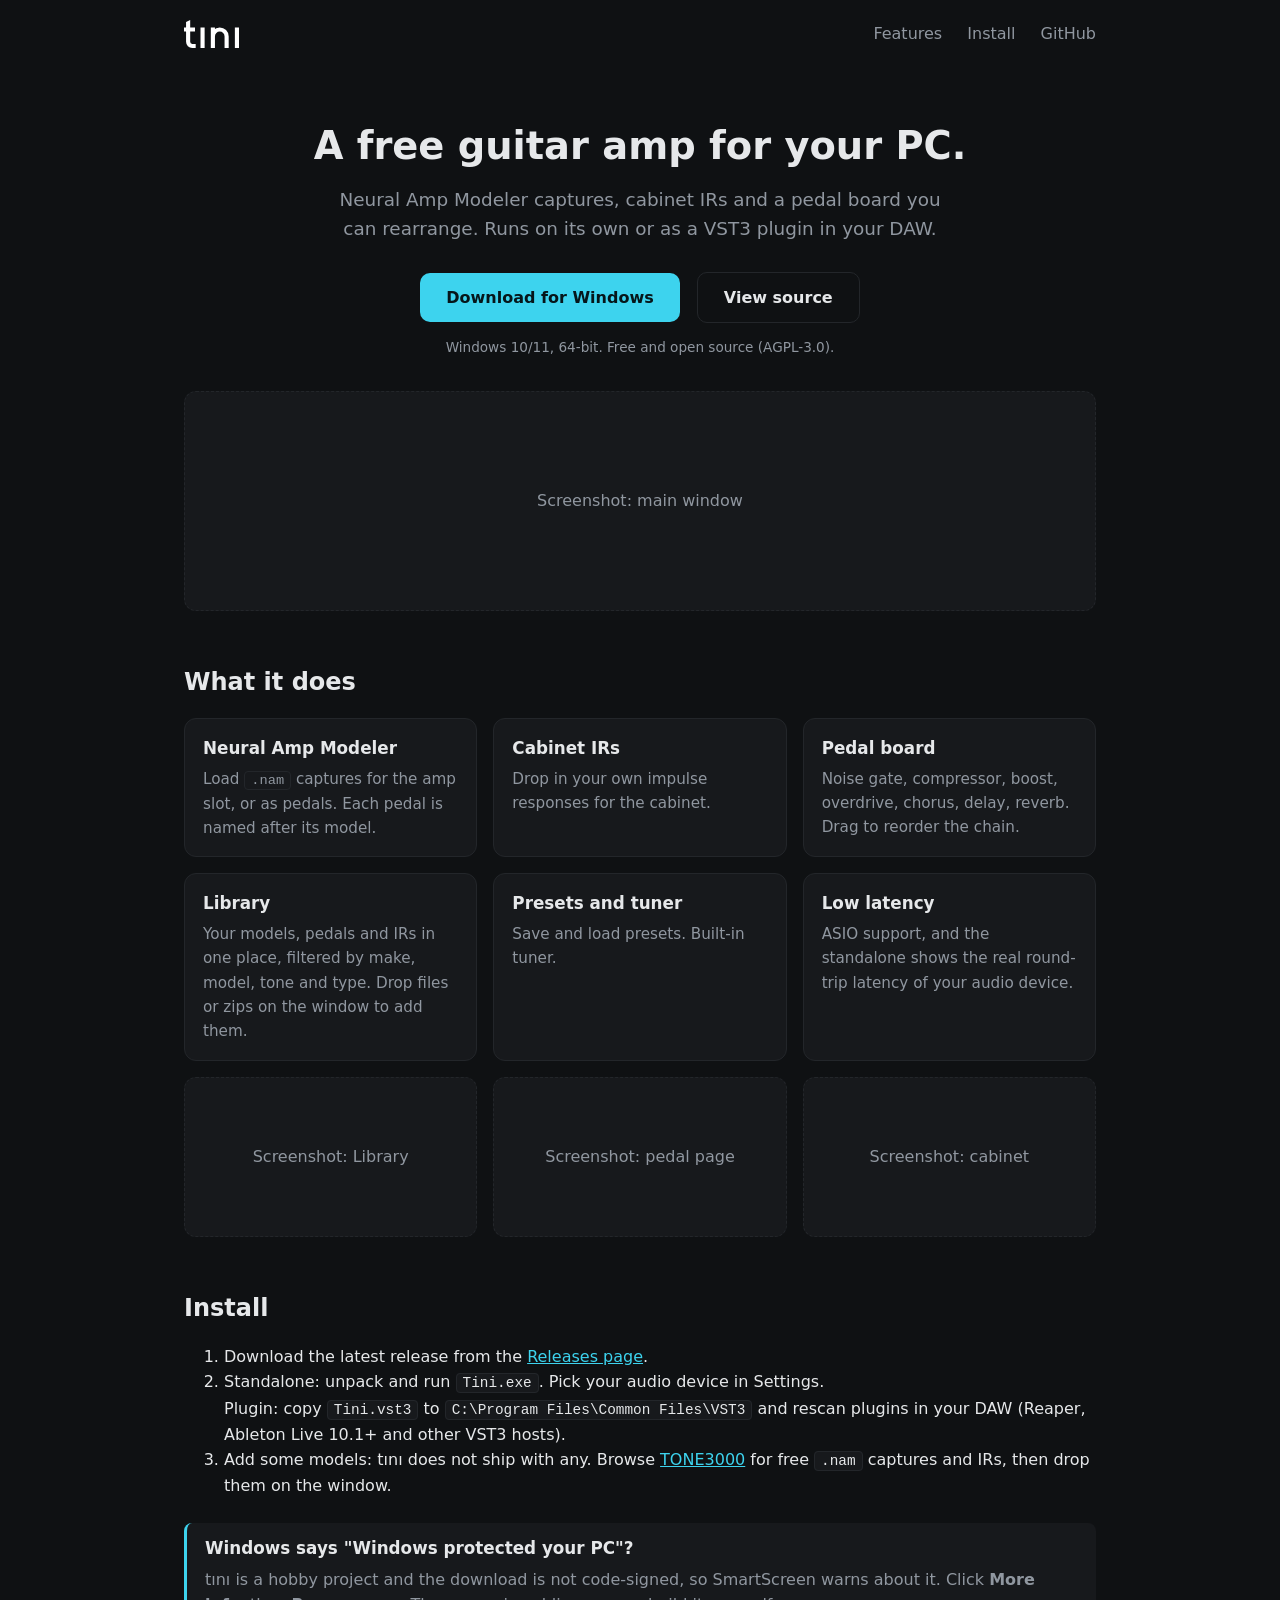
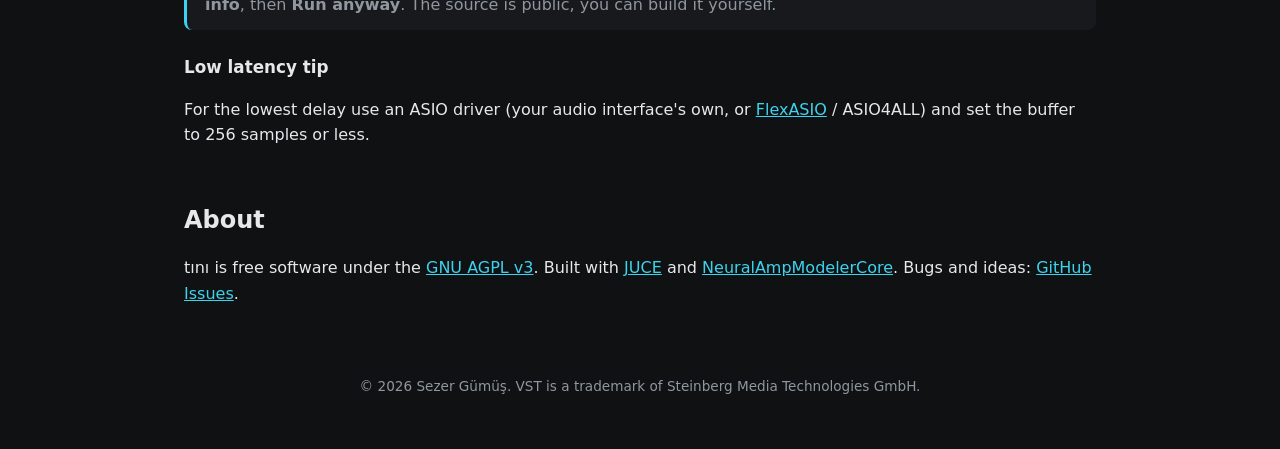
==== site/index.html @ 69e66dc4 "feat(site): one-page GitHub Pages site (hero, download button, features, install, SmartScreen note) " ====
<!DOCTYPE html>
<html lang="en">
<head>
  <meta charset="utf-8">
  <meta name="viewport" content="width=device-width, initial-scale=1">
  <title>tını - guitar amp simulator with Neural Amp Modeler support</title>
  <meta name="description" content="Free, open-source guitar amp simulator for Windows. Standalone app and VST3 plugin with Neural Amp Modeler (.nam) support, cabinet IRs and a reorderable pedal chain.">
  <link rel="icon" type="image/svg+xml" href="assets/favicon.svg">
  <link rel="stylesheet" href="style.css">
</head>
<body>

<header class="top">
  <img class="wordmark" src="assets/wordmark.svg" alt="tını" height="28">
  <nav>
    <a href="#features">Features</a>
    <a href="#install">Install</a>
    <a href="https://github.com/Sezergumus/tini">GitHub</a>
  </nav>
</header>

<main>

  <section class="hero">
    <h1>A free guitar amp for your PC.</h1>
    <p class="lead">Neural Amp Modeler captures, cabinet IRs and a pedal board you can rearrange.
       Runs on its own or as a VST3 plugin in your DAW.</p>
    <p class="cta">
      <a class="button" href="https://github.com/Sezergumus/tini/releases/latest">Download for Windows</a>
      <a class="button ghost" href="https://github.com/Sezergumus/tini">View source</a>
    </p>
    <p class="small">Windows 10/11, 64-bit. Free and open source (AGPL-3.0).</p>

    <!-- TODO: main screenshot. Put the file at site/screenshots/main.png -->
    <figure class="shot">
      <img src="screenshots/main.png" alt="tını main window" onerror="this.parentNode.classList.add('missing')">
      <figcaption>Screenshot: main window</figcaption>
    </figure>
  </section>

  <section id="features">
    <h2>What it does</h2>
    <ul class="cards">
      <li><h3>Neural Amp Modeler</h3><p>Load <code>.nam</code> captures for the amp slot, or as pedals. Each pedal is named after its model.</p></li>
      <li><h3>Cabinet IRs</h3><p>Drop in your own impulse responses for the cabinet.</p></li>
      <li><h3>Pedal board</h3><p>Noise gate, compressor, boost, overdrive, chorus, delay, reverb. Drag to reorder the chain.</p></li>
      <li><h3>Library</h3><p>Your models, pedals and IRs in one place, filtered by make, model, tone and type. Drop files or zips on the window to add them.</p></li>
      <li><h3>Presets and tuner</h3><p>Save and load presets. Built-in tuner.</p></li>
      <li><h3>Low latency</h3><p>ASIO support, and the standalone shows the real round-trip latency of your audio device.</p></li>
    </ul>

    <!-- TODO: more screenshots (library, pedal page, cabinet). Files go in site/screenshots/ -->
    <div class="shots">
      <figure class="shot"><img src="screenshots/library.png" alt="Library page" onerror="this.parentNode.classList.add('missing')"><figcaption>Screenshot: Library</figcaption></figure>
      <figure class="shot"><img src="screenshots/pedal.png" alt="A pedal page" onerror="this.parentNode.classList.add('missing')"><figcaption>Screenshot: pedal page</figcaption></figure>
      <figure class="shot"><img src="screenshots/cab.png" alt="Cabinet page" onerror="this.parentNode.classList.add('missing')"><figcaption>Screenshot: cabinet</figcaption></figure>
    </div>
  </section>

  <section id="install">
    <h2>Install</h2>
    <ol>
      <li>Download the latest release from the <a href="https://github.com/Sezergumus/tini/releases/latest">Releases page</a>.</li>
      <li>Standalone: unpack and run <code>Tini.exe</code>. Pick your audio device in Settings.<br>
          Plugin: copy <code>Tini.vst3</code> to <code>C:\Program Files\Common Files\VST3</code> and rescan plugins in your DAW (Reaper, Ableton Live 10.1+ and other VST3 hosts).</li>
      <li>Add some models: tını does not ship with any. Browse <a href="https://www.tone3000.com">TONE3000</a> for free <code>.nam</code> captures and IRs, then drop them on the window.</li>
    </ol>

    <div class="note">
      <h3>Windows says "Windows protected your PC"?</h3>
      <p>tını is a hobby project and the download is not code-signed, so SmartScreen warns about it.
         Click <strong>More info</strong>, then <strong>Run anyway</strong>. The source is public, you can build it yourself.</p>
    </div>

    <h3>Low latency tip</h3>
    <p>For the lowest delay use an ASIO driver (your audio interface's own, or
       <a href="https://github.com/dechamps/FlexASIO">FlexASIO</a> / ASIO4ALL) and set the buffer to 256 samples or less.</p>
  </section>

  <section id="about">
    <h2>About</h2>
    <p>tını is free software under the <a href="https://github.com/Sezergumus/tini/blob/main/LICENSE">GNU AGPL v3</a>.
       Built with <a href="https://juce.com">JUCE</a> and
       <a href="https://github.com/sdatkinson/NeuralAmpModelerCore">NeuralAmpModelerCore</a>.
       Bugs and ideas: <a href="https://github.com/Sezergumus/tini/issues">GitHub Issues</a>.</p>
  </section>

</main>

<footer>
  <p>&copy; 2026 Sezer Gümüş. VST is a trademark of Steinberg Media Technologies GmbH.</p>
</footer>

</body>
</html>
---- site/style.css ----
/* Colours follow the app's theme (Source/UI/Theme.h). Plain on purpose: restyle freely. */
:root {
  --bg: #0f1113;
  --surface: #17191c;
  --border: #23262a;
  --text: #e6e8ea;
  --text-mid: #9097a0;
  --accent: #3dd3ee;
}

* { box-sizing: border-box; }

body {
  margin: 0;
  background: var(--bg);
  color: var(--text);
  font: 16px/1.6 Inter, system-ui, "Segoe UI", sans-serif;
}

a { color: var(--accent); }
code { background: var(--surface); border: 1px solid var(--border); border-radius: 4px; padding: 1px 6px; font-size: 0.9em; }

.top, main, footer { max-width: 960px; margin: 0 auto; padding-left: 24px; padding-right: 24px; }
.top { display: flex; justify-content: space-between; align-items: center; padding-top: 20px; padding-bottom: 20px; }
.top nav a { margin-left: 20px; color: var(--text-mid); text-decoration: none; }
.top nav a:hover { color: var(--text); }

h1 { font-size: 2.4rem; line-height: 1.2; margin: 0.4em 0; }
h2 { font-size: 1.5rem; margin: 2.2em 0 0.6em; }
h3 { font-size: 1.05rem; margin: 0 0 0.3em; }

.hero { text-align: center; padding-top: 40px; }
.lead { color: var(--text-mid); font-size: 1.15rem; max-width: 640px; margin: 0 auto; }
.small { color: var(--text-mid); font-size: 0.85rem; }
.cta { margin: 28px 0 10px; }

.button {
  display: inline-block;
  background: var(--accent);
  color: #06161a;
  font-weight: 600;
  text-decoration: none;
  padding: 12px 26px;
  border-radius: 10px;
  margin: 0 6px;
}
.button:hover { filter: brightness(1.1); }
.button.ghost { background: transparent; color: var(--text); border: 1px solid var(--border); }

.cards { list-style: none; padding: 0; display: grid; grid-template-columns: repeat(auto-fit, minmax(270px, 1fr)); gap: 16px; }
.cards li { background: var(--surface); border: 1px solid var(--border); border-radius: 12px; padding: 16px 18px; }
.cards p { margin: 0; color: var(--text-mid); font-size: 0.95rem; }

.shot { margin: 32px 0; }
.shot img { width: 100%; height: auto; border-radius: 12px; border: 1px solid var(--border); display: block; }
.shot figcaption { display: none; }
/* shown while the screenshot file does not exist yet */
.shot.missing img { display: none; }
.shot.missing { background: var(--surface); border: 1px dashed var(--border); border-radius: 12px; min-height: 220px; display: flex; align-items: center; justify-content: center; }
.shot.missing figcaption { display: block; color: var(--text-mid); }
.shots { display: grid; grid-template-columns: repeat(auto-fit, minmax(260px, 1fr)); gap: 16px; }
.shots .shot { margin: 0; }
.shots .shot.missing { min-height: 160px; }

.note { background: var(--surface); border-left: 3px solid var(--accent); border-radius: 8px; padding: 12px 18px; margin: 24px 0; }
.note p { margin: 0; color: var(--text-mid); }

footer { color: var(--text-mid); font-size: 0.85rem; text-align: center; padding-top: 40px; padding-bottom: 40px; }
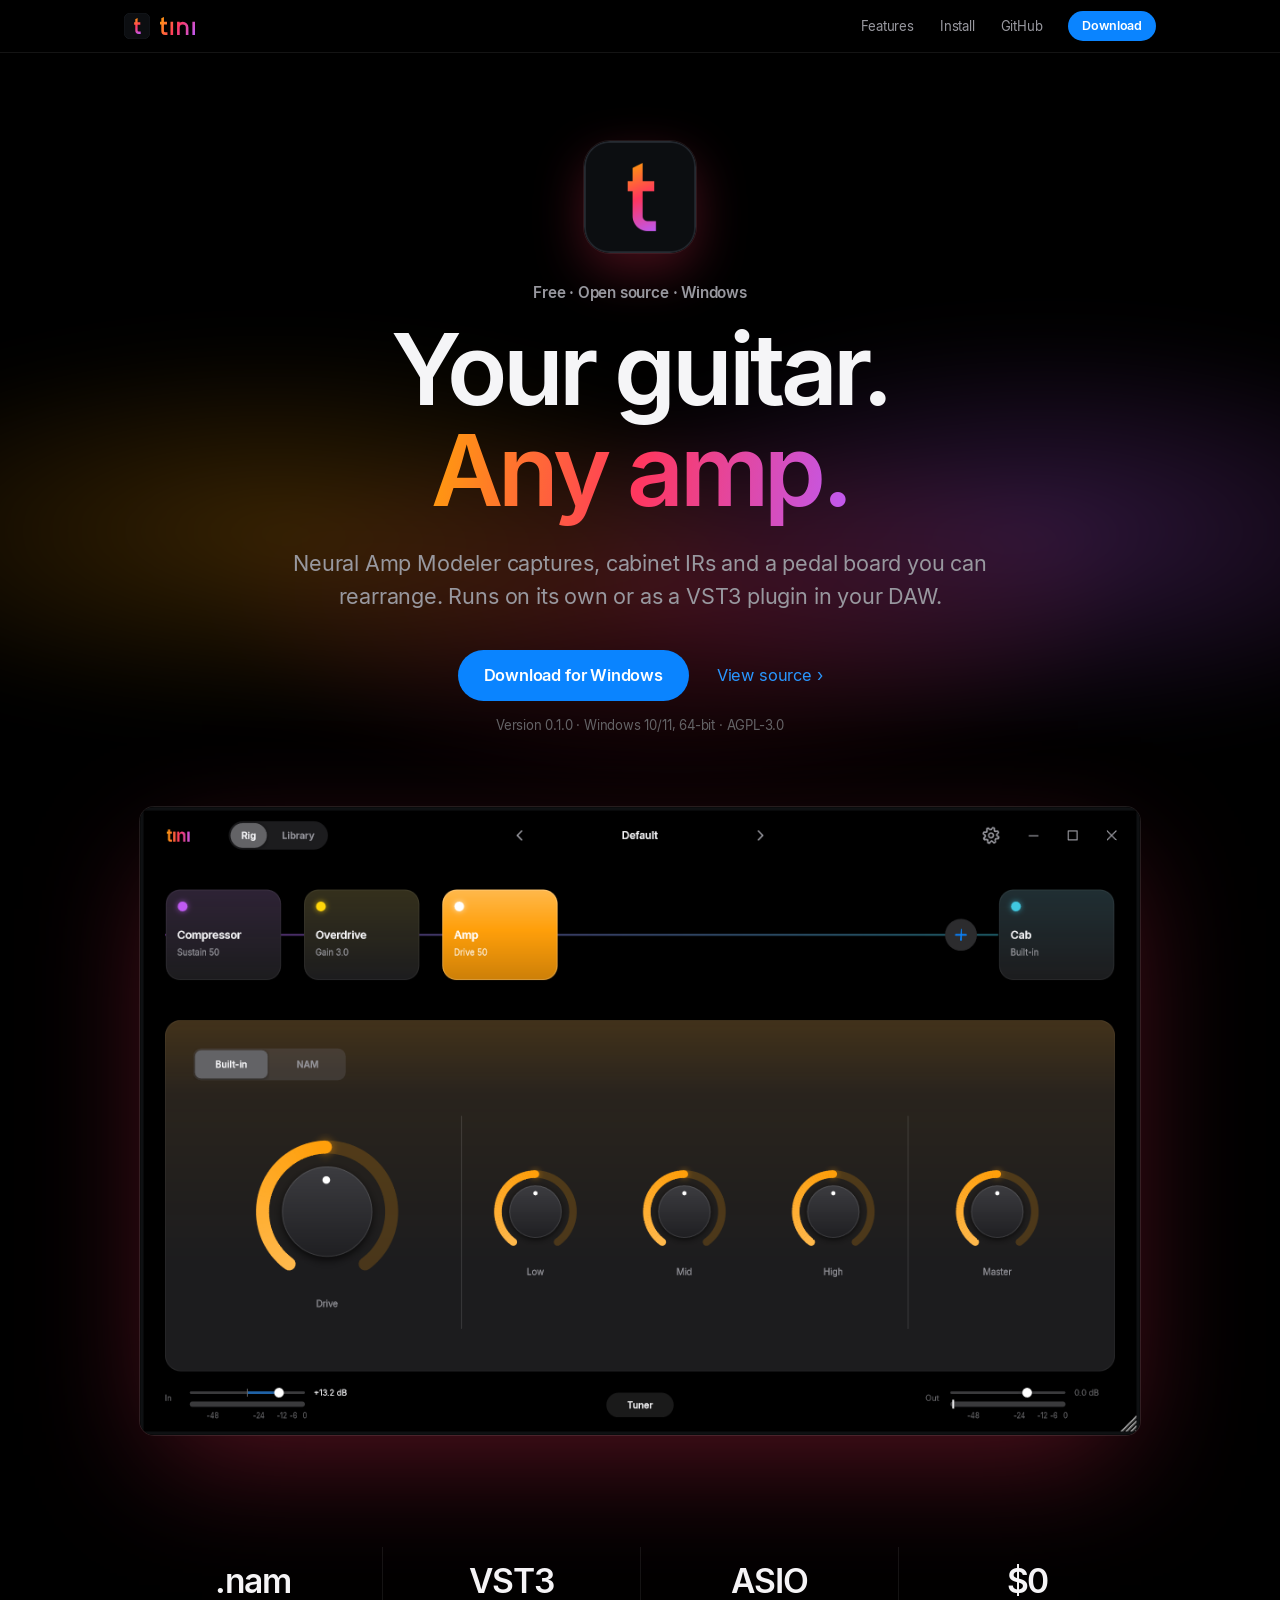
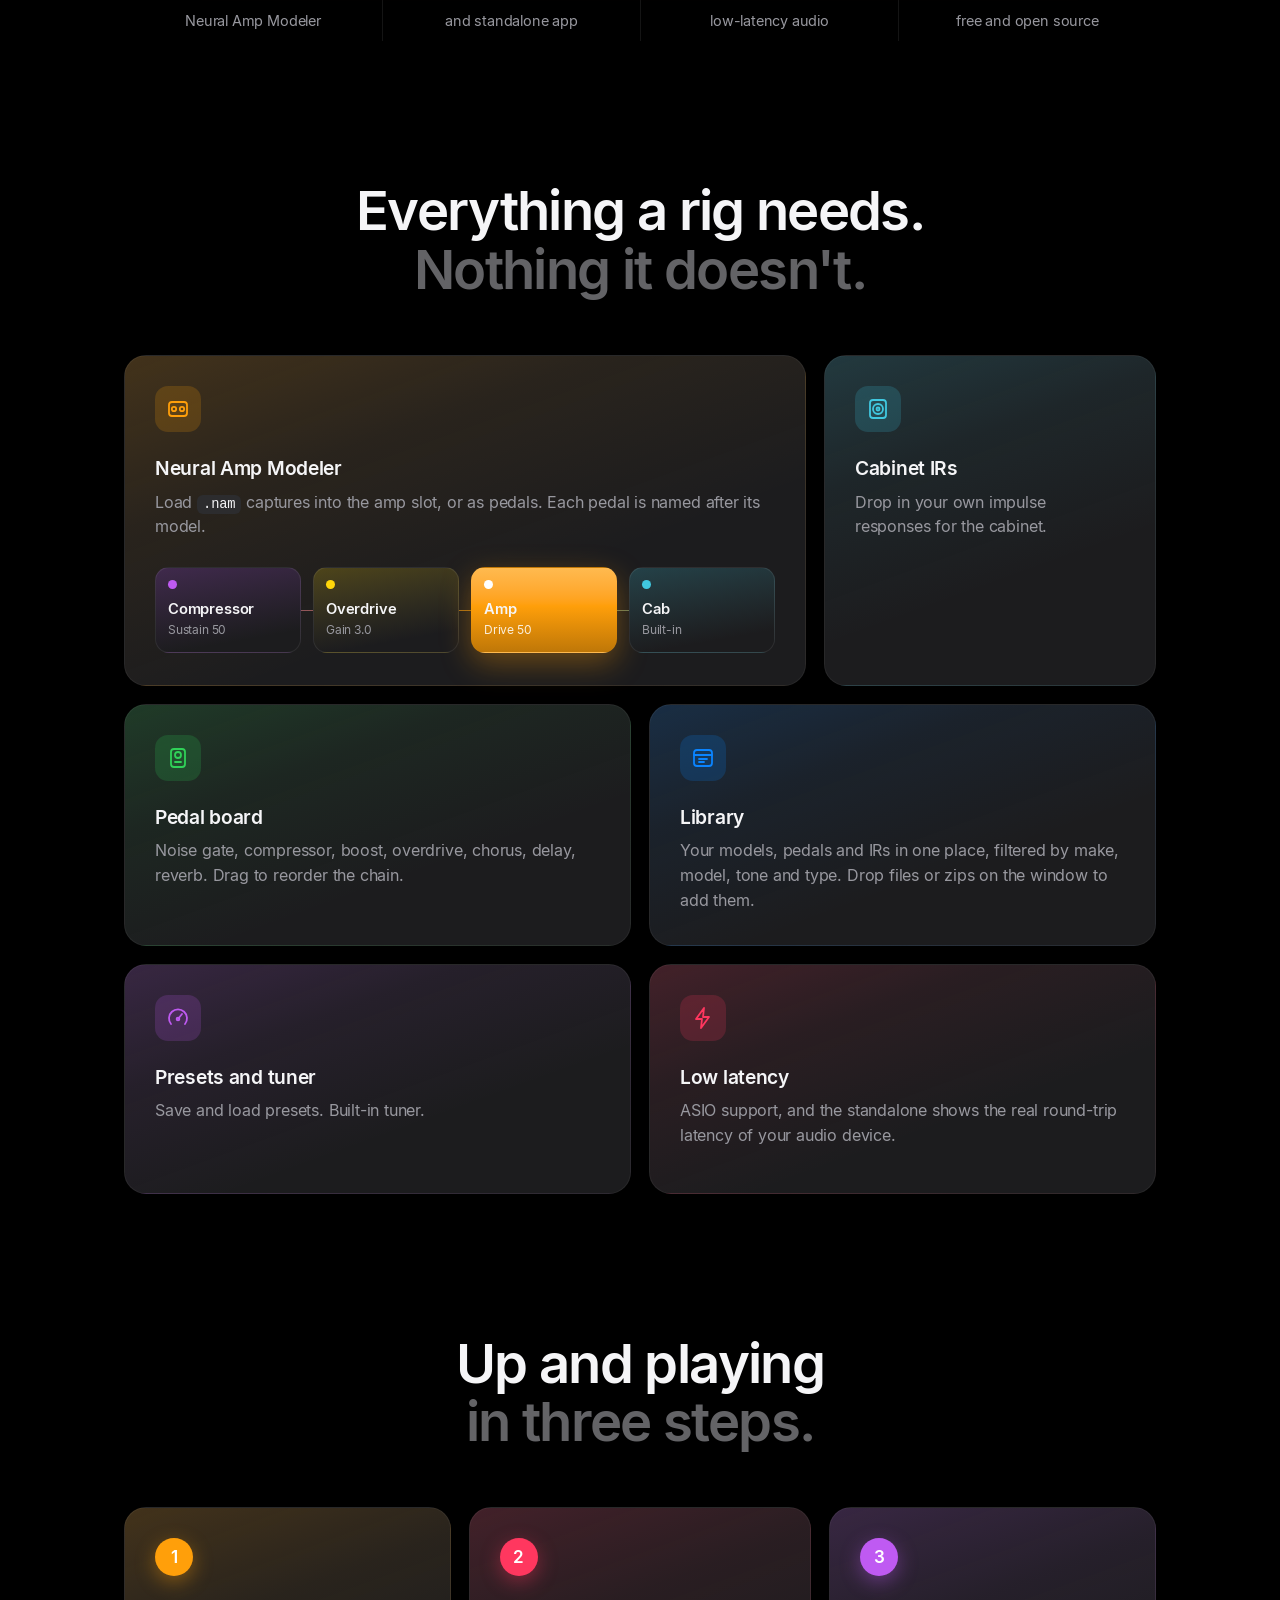
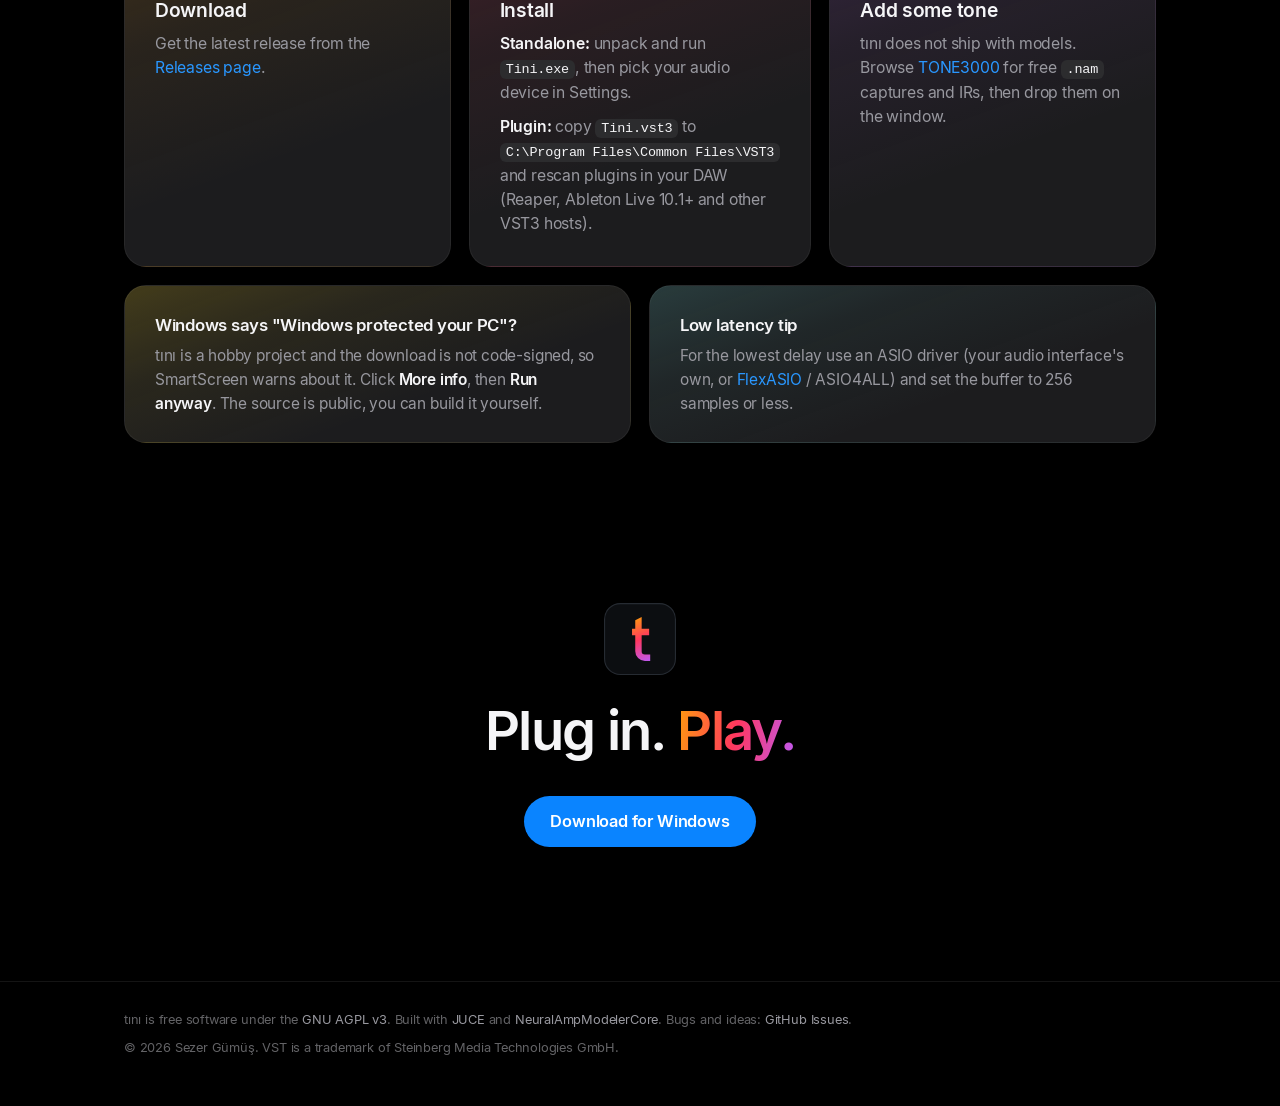
==== commit df676056: "feat(site): Apple-style redesign matching the app (black, tinted cards in system colours, sunset gra" ====
--- a/site/index.html
+++ b/site/index.html
@@ -5,90 +5,165 @@
   <meta name="viewport" content="width=device-width, initial-scale=1">
   <title>tını - guitar amp simulator with Neural Amp Modeler support</title>
   <meta name="description" content="Free, open-source guitar amp simulator for Windows. Standalone app and VST3 plugin with Neural Amp Modeler (.nam) support, cabinet IRs and a reorderable pedal chain.">
+  <meta name="theme-color" content="#000000">
+  <meta property="og:title" content="tını - a free guitar amp for your PC">
+  <meta property="og:description" content="Neural Amp Modeler captures, cabinet IRs and a pedal board you can rearrange. Standalone and VST3.">
+  <meta property="og:image" content="screenshots/main.png">
   <link rel="icon" type="image/svg+xml" href="assets/favicon.svg">
+  <link rel="apple-touch-icon" href="assets/icon.png">
+  <link rel="preload" href="assets/fonts/Inter-SemiBold.ttf" as="font" type="font/ttf" crossorigin>
   <link rel="stylesheet" href="style.css">
 </head>
 <body>
 
-<header class="top">
-  <img class="wordmark" src="assets/wordmark.svg" alt="tını" height="28">
-  <nav>
-    <a href="#features">Features</a>
-    <a href="#install">Install</a>
-    <a href="https://github.com/Sezergumus/tini">GitHub</a>
-  </nav>
+<header class="nav">
+  <div class="nav-in">
+    <a class="brand" href="#top" aria-label="tını home">
+      <img src="assets/favicon.svg" alt="" width="26" height="26">
+      <img src="assets/wordmark.svg" alt="tını" height="18">
+    </a>
+    <nav>
+      <a href="#features">Features</a>
+      <a href="#install">Install</a>
+      <a href="https://github.com/Sezergumus/tini">GitHub</a>
+      <a class="pill small" href="https://github.com/Sezergumus/tini/releases/latest">Download</a>
+    </nav>
+  </div>
 </header>
 
-<main>
+<main id="top">
 
   <section class="hero">
-    <h1>A free guitar amp for your PC.</h1>
-    <p class="lead">Neural Amp Modeler captures, cabinet IRs and a pedal board you can rearrange.
+    <div class="glow" aria-hidden="true"></div>
+    <img class="app-icon rise" src="assets/icon.png" alt="" width="112" height="112">
+    <p class="eyebrow rise">Free &middot; Open source &middot; Windows</p>
+    <h1 class="rise">Your guitar.<br><span class="grad">Any amp.</span></h1>
+    <p class="lead rise">Neural Amp Modeler captures, cabinet IRs and a pedal board you can rearrange.
        Runs on its own or as a VST3 plugin in your DAW.</p>
-    <p class="cta">
-      <a class="button" href="https://github.com/Sezergumus/tini/releases/latest">Download for Windows</a>
-      <a class="button ghost" href="https://github.com/Sezergumus/tini">View source</a>
+    <p class="cta rise">
+      <a class="pill" href="https://github.com/Sezergumus/tini/releases/latest">Download for Windows</a>
+      <a class="link" href="https://github.com/Sezergumus/tini">View source <span aria-hidden="true">&rsaquo;</span></a>
     </p>
-    <p class="small">Windows 10/11, 64-bit. Free and open source (AGPL-3.0).</p>
+    <p class="fine rise">Version 0.1.0 &middot; Windows 10/11, 64-bit &middot; AGPL-3.0</p>
 
-    <!-- TODO: main screenshot. Put the file at site/screenshots/main.png -->
-    <figure class="shot">
-      <img src="screenshots/main.png" alt="tını main window" onerror="this.parentNode.classList.add('missing')">
-      <figcaption>Screenshot: main window</figcaption>
+    <figure class="window rise">
+      <img src="screenshots/main.png" alt="The tını window: a signal chain of Compressor, Overdrive, Amp and Cab, with the amp's Drive, Low, Mid, High and Master knobs" width="1122" height="704">
     </figure>
   </section>
 
-  <section id="features">
-    <h2>What it does</h2>
-    <ul class="cards">
-      <li><h3>Neural Amp Modeler</h3><p>Load <code>.nam</code> captures for the amp slot, or as pedals. Each pedal is named after its model.</p></li>
-      <li><h3>Cabinet IRs</h3><p>Drop in your own impulse responses for the cabinet.</p></li>
-      <li><h3>Pedal board</h3><p>Noise gate, compressor, boost, overdrive, chorus, delay, reverb. Drag to reorder the chain.</p></li>
-      <li><h3>Library</h3><p>Your models, pedals and IRs in one place, filtered by make, model, tone and type. Drop files or zips on the window to add them.</p></li>
-      <li><h3>Presets and tuner</h3><p>Save and load presets. Built-in tuner.</p></li>
-      <li><h3>Low latency</h3><p>ASIO support, and the standalone shows the real round-trip latency of your audio device.</p></li>
-    </ul>
+  <section class="strip" aria-label="At a glance">
+    <div><strong>.nam</strong><span>Neural Amp Modeler</span></div>
+    <div><strong>VST3</strong><span>and standalone app</span></div>
+    <div><strong>ASIO</strong><span>low-latency audio</span></div>
+    <div><strong>$0</strong><span>free and open source</span></div>
+  </section>
 
-    <!-- TODO: more screenshots (library, pedal page, cabinet). Files go in site/screenshots/ -->
-    <div class="shots">
-      <figure class="shot"><img src="screenshots/library.png" alt="Library page" onerror="this.parentNode.classList.add('missing')"><figcaption>Screenshot: Library</figcaption></figure>
-      <figure class="shot"><img src="screenshots/pedal.png" alt="A pedal page" onerror="this.parentNode.classList.add('missing')"><figcaption>Screenshot: pedal page</figcaption></figure>
-      <figure class="shot"><img src="screenshots/cab.png" alt="Cabinet page" onerror="this.parentNode.classList.add('missing')"><figcaption>Screenshot: cabinet</figcaption></figure>
+  <section id="features" class="section">
+    <h2>Everything a rig needs.<br><span class="dim">Nothing it doesn't.</span></h2>
+
+    <div class="bento">
+
+      <article class="tile wide" style="--c:#ff9f0a">
+        <div class="tile-text">
+          <span class="ico"><svg viewBox="0 0 24 24"><rect x="3" y="5" width="18" height="14" rx="3"/><circle cx="8" cy="12" r="2.2"/><circle cx="16" cy="12" r="2.2"/></svg></span>
+          <h3>Neural Amp Modeler</h3>
+          <p>Load <code>.nam</code> captures into the amp slot, or as pedals. Each pedal is named after its model.</p>
+        </div>
+        <div class="chain" aria-hidden="true">
+          <span class="blk" style="--c:#bf5af2">Compressor<small>Sustain 50</small></span>
+          <span class="blk" style="--c:#ffd60a">Overdrive<small>Gain 3.0</small></span>
+          <span class="blk on" style="--c:#ff9f0a">Amp<small>Drive 50</small></span>
+          <span class="blk" style="--c:#40c8e0">Cab<small>Built-in</small></span>
+        </div>
+      </article>
+
+      <article class="tile" style="--c:#40c8e0">
+        <span class="ico"><svg viewBox="0 0 24 24"><rect x="4" y="3" width="16" height="18" rx="3"/><circle cx="12" cy="12" r="5"/><circle cx="12" cy="12" r="1.5"/></svg></span>
+        <h3>Cabinet IRs</h3>
+        <p>Drop in your own impulse responses for the cabinet.</p>
+      </article>
+
+      <article class="tile" style="--c:#30d158">
+        <span class="ico"><svg viewBox="0 0 24 24"><rect x="5" y="3" width="14" height="18" rx="3"/><circle cx="12" cy="9" r="3"/><path d="M9 16h6"/></svg></span>
+        <h3>Pedal board</h3>
+        <p>Noise gate, compressor, boost, overdrive, chorus, delay, reverb. Drag to reorder the chain.</p>
+      </article>
+
+      <article class="tile" style="--c:#0a84ff">
+        <span class="ico"><svg viewBox="0 0 24 24"><rect x="3" y="4" width="18" height="16" rx="3"/><path d="M3 9h18M8 13h8M8 16h5"/></svg></span>
+        <h3>Library</h3>
+        <p>Your models, pedals and IRs in one place, filtered by make, model, tone and type. Drop files or zips on the window to add them.</p>
+      </article>
+
+      <article class="tile" style="--c:#bf5af2">
+        <span class="ico"><svg viewBox="0 0 24 24"><path d="M5 18 A9 9 0 1 1 19 18"/><path d="M12 13 L16 8"/><circle cx="12" cy="13" r="1.4"/></svg></span>
+        <h3>Presets and tuner</h3>
+        <p>Save and load presets. Built-in tuner.</p>
+      </article>
+
+      <article class="tile" style="--c:#ff375f">
+        <span class="ico"><svg viewBox="0 0 24 24"><path d="M13 2 L5 13h6l-1 9 8-11h-6z"/></svg></span>
+        <h3>Low latency</h3>
+        <p>ASIO support, and the standalone shows the real round-trip latency of your audio device.</p>
+      </article>
+
     </div>
   </section>
 
-  <section id="install">
-    <h2>Install</h2>
-    <ol>
-      <li>Download the latest release from the <a href="https://github.com/Sezergumus/tini/releases/latest">Releases page</a>.</li>
-      <li>Standalone: unpack and run <code>Tini.exe</code>. Pick your audio device in Settings.<br>
-          Plugin: copy <code>Tini.vst3</code> to <code>C:\Program Files\Common Files\VST3</code> and rescan plugins in your DAW (Reaper, Ableton Live 10.1+ and other VST3 hosts).</li>
-      <li>Add some models: tını does not ship with any. Browse <a href="https://www.tone3000.com">TONE3000</a> for free <code>.nam</code> captures and IRs, then drop them on the window.</li>
+  <section id="install" class="section">
+    <h2>Up and playing<br><span class="dim">in three steps.</span></h2>
+
+    <ol class="steps">
+      <li>
+        <span class="num">1</span>
+        <h3>Download</h3>
+        <p>Get the latest release from the <a href="https://github.com/Sezergumus/tini/releases/latest">Releases page</a>.</p>
+      </li>
+      <li>
+        <span class="num">2</span>
+        <h3>Install</h3>
+        <p><strong>Standalone:</strong> unpack and run <code>Tini.exe</code>, then pick your audio device in Settings.</p>
+        <p><strong>Plugin:</strong> copy <code>Tini.vst3</code> to <code>C:\Program&nbsp;Files\Common&nbsp;Files\VST3</code> and rescan plugins in your DAW (Reaper, Ableton Live 10.1+ and other VST3 hosts).</p>
+      </li>
+      <li>
+        <span class="num">3</span>
+        <h3>Add some tone</h3>
+        <p>tını does not ship with models. Browse <a href="https://www.tone3000.com">TONE3000</a> for free <code>.nam</code> captures and IRs, then drop them on the window.</p>
+      </li>
     </ol>
 
-    <div class="note">
-      <h3>Windows says "Windows protected your PC"?</h3>
-      <p>tını is a hobby project and the download is not code-signed, so SmartScreen warns about it.
-         Click <strong>More info</strong>, then <strong>Run anyway</strong>. The source is public, you can build it yourself.</p>
+    <div class="notes">
+      <div class="note" style="--c:#ffd60a">
+        <h3>Windows says "Windows protected your PC"?</h3>
+        <p>tını is a hobby project and the download is not code-signed, so SmartScreen warns about it.
+           Click <strong>More info</strong>, then <strong>Run anyway</strong>. The source is public, you can build it yourself.</p>
+      </div>
+      <div class="note" style="--c:#66d4cf">
+        <h3>Low latency tip</h3>
+        <p>For the lowest delay use an ASIO driver (your audio interface's own, or
+           <a href="https://github.com/dechamps/FlexASIO">FlexASIO</a> / ASIO4ALL) and set the buffer to 256 samples or less.</p>
+      </div>
     </div>
-
-    <h3>Low latency tip</h3>
-    <p>For the lowest delay use an ASIO driver (your audio interface's own, or
-       <a href="https://github.com/dechamps/FlexASIO">FlexASIO</a> / ASIO4ALL) and set the buffer to 256 samples or less.</p>
   </section>
 
-  <section id="about">
-    <h2>About</h2>
-    <p>tını is free software under the <a href="https://github.com/Sezergumus/tini/blob/main/LICENSE">GNU AGPL v3</a>.
-       Built with <a href="https://juce.com">JUCE</a> and
-       <a href="https://github.com/sdatkinson/NeuralAmpModelerCore">NeuralAmpModelerCore</a>.
-       Bugs and ideas: <a href="https://github.com/Sezergumus/tini/issues">GitHub Issues</a>.</p>
+  <section class="final">
+    <img src="assets/favicon.svg" alt="" width="72" height="72">
+    <h2>Plug in. <span class="grad">Play.</span></h2>
+    <p class="cta">
+      <a class="pill" href="https://github.com/Sezergumus/tini/releases/latest">Download for Windows</a>
+    </p>
   </section>
 
 </main>
 
 <footer>
-  <p>&copy; 2026 Sezer Gümüş. VST is a trademark of Steinberg Media Technologies GmbH.</p>
+  <div class="foot-in">
+    <p>tını is free software under the <a href="https://github.com/Sezergumus/tini/blob/main/LICENSE">GNU AGPL v3</a>.
+       Built with <a href="https://juce.com">JUCE</a> and
+       <a href="https://github.com/sdatkinson/NeuralAmpModelerCore">NeuralAmpModelerCore</a>.
+       Bugs and ideas: <a href="https://github.com/Sezergumus/tini/issues">GitHub Issues</a>.</p>
+    <p>&copy; 2026 Sezer Gümüş. VST is a trademark of Steinberg Media Technologies GmbH.</p>
+  </div>
 </footer>
 
 </body>
--- a/site/style.css
+++ b/site/style.css
@@ -1,68 +1,285 @@
-/* Colours follow the app's theme (Source/UI/Theme.h). Plain on purpose: restyle freely. */
+/* Colours follow the app's theme (Source/UI/Theme.h): black window, #1c1c1e cards,
+   Apple system colours, and the orange-pink-purple gradient of the logo. */
+
+@font-face { font-family: "Inter"; font-weight: 400; font-display: swap; src: url("assets/fonts/Inter-Regular.ttf") format("truetype"); }
+@font-face { font-family: "Inter"; font-weight: 600; font-display: swap; src: url("assets/fonts/Inter-SemiBold.ttf") format("truetype"); }
+
 :root {
-  --bg: #0f1113;
-  --surface: #17191c;
-  --border: #23262a;
-  --text: #e6e8ea;
-  --text-mid: #9097a0;
-  --accent: #3dd3ee;
+  --bg: #000;
+  --surface: #1c1c1e;
+  --surface-hi: #2c2c2e;
+  --hairline: rgba(255, 255, 255, 0.08);
+  --text: #f5f5f7;
+  --text-mid: #98989f;
+  --text-lo: #636366;
+  --accent: #0a84ff;
+  --orange: #ff9f0a;
+  --pink: #ff375f;
+  --purple: #bf5af2;
+  --brand: linear-gradient(100deg, var(--orange) 0%, var(--pink) 50%, var(--purple) 100%);
+  --max: 1080px;
 }
 
 * { box-sizing: border-box; }
+html { scroll-behavior: smooth; scroll-padding-top: 64px; }
 
 body {
   margin: 0;
   background: var(--bg);
   color: var(--text);
-  font: 16px/1.6 Inter, system-ui, "Segoe UI", sans-serif;
-}
-
-a { color: var(--accent); }
-code { background: var(--surface); border: 1px solid var(--border); border-radius: 4px; padding: 1px 6px; font-size: 0.9em; }
-
-.top, main, footer { max-width: 960px; margin: 0 auto; padding-left: 24px; padding-right: 24px; }
-.top { display: flex; justify-content: space-between; align-items: center; padding-top: 20px; padding-bottom: 20px; }
-.top nav a { margin-left: 20px; color: var(--text-mid); text-decoration: none; }
-.top nav a:hover { color: var(--text); }
-
-h1 { font-size: 2.4rem; line-height: 1.2; margin: 0.4em 0; }
-h2 { font-size: 1.5rem; margin: 2.2em 0 0.6em; }
-h3 { font-size: 1.05rem; margin: 0 0 0.3em; }
-
-.hero { text-align: center; padding-top: 40px; }
-.lead { color: var(--text-mid); font-size: 1.15rem; max-width: 640px; margin: 0 auto; }
-.small { color: var(--text-mid); font-size: 0.85rem; }
-.cta { margin: 28px 0 10px; }
-
-.button {
+  font: 17px/1.55 Inter, -apple-system, BlinkMacSystemFont, "Segoe UI Variable", "Segoe UI", system-ui, sans-serif;
+  letter-spacing: -0.011em;
+  -webkit-font-smoothing: antialiased;
+  overflow-x: hidden;
+}
+
+a { color: #2997ff; text-decoration: none; }
+a:hover { text-decoration: underline; }
+strong { font-weight: 600; color: var(--text); }
+code {
+  font: 0.86em/1 ui-monospace, "Cascadia Code", Consolas, monospace;
+  background: var(--surface-hi);
+  border-radius: 6px;
+  padding: 2px 6px;
+  color: var(--text);
+}
+
+h1, h2, h3 { font-weight: 600; margin: 0; }
+h2 { font-size: clamp(2rem, 4.6vw, 3.4rem); line-height: 1.08; letter-spacing: -0.03em; text-align: center; margin-bottom: 56px; }
+h3 { font-size: 1.2rem; letter-spacing: -0.015em; margin-bottom: 6px; }
+.dim { color: var(--text-lo); }
+
+.grad {
+  background: var(--brand);
+  -webkit-background-clip: text;
+  background-clip: text;
+  color: transparent;
+}
+
+/* ---------- navigation ---------- */
+
+.nav {
+  position: sticky;
+  top: 0;
+  z-index: 10;
+  background: rgba(0, 0, 0, 0.72);
+  backdrop-filter: saturate(180%) blur(20px);
+  -webkit-backdrop-filter: saturate(180%) blur(20px);
+  border-bottom: 1px solid var(--hairline);
+}
+.nav-in { max-width: var(--max); margin: 0 auto; padding: 0 24px; height: 52px; display: flex; align-items: center; justify-content: space-between; }
+.brand { display: flex; align-items: center; gap: 10px; }
+.brand img { display: block; }
+.nav nav { display: flex; align-items: center; gap: 26px; }
+.nav nav a { color: var(--text-mid); font-size: 0.82rem; }
+.nav nav a:hover { color: var(--text); text-decoration: none; }
+.nav nav a.pill { color: #fff; }
+
+/* ---------- buttons ---------- */
+
+.pill {
   display: inline-block;
   background: var(--accent);
-  color: #06161a;
+  color: #fff;
   font-weight: 600;
-  text-decoration: none;
-  padding: 12px 26px;
-  border-radius: 10px;
-  margin: 0 6px;
-}
-.button:hover { filter: brightness(1.1); }
-.button.ghost { background: transparent; color: var(--text); border: 1px solid var(--border); }
-
-.cards { list-style: none; padding: 0; display: grid; grid-template-columns: repeat(auto-fit, minmax(270px, 1fr)); gap: 16px; }
-.cards li { background: var(--surface); border: 1px solid var(--border); border-radius: 12px; padding: 16px 18px; }
-.cards p { margin: 0; color: var(--text-mid); font-size: 0.95rem; }
-
-.shot { margin: 32px 0; }
-.shot img { width: 100%; height: auto; border-radius: 12px; border: 1px solid var(--border); display: block; }
-.shot figcaption { display: none; }
-/* shown while the screenshot file does not exist yet */
-.shot.missing img { display: none; }
-.shot.missing { background: var(--surface); border: 1px dashed var(--border); border-radius: 12px; min-height: 220px; display: flex; align-items: center; justify-content: center; }
-.shot.missing figcaption { display: block; color: var(--text-mid); }
-.shots { display: grid; grid-template-columns: repeat(auto-fit, minmax(260px, 1fr)); gap: 16px; }
-.shots .shot { margin: 0; }
-.shots .shot.missing { min-height: 160px; }
-
-.note { background: var(--surface); border-left: 3px solid var(--accent); border-radius: 8px; padding: 12px 18px; margin: 24px 0; }
-.note p { margin: 0; color: var(--text-mid); }
-
-footer { color: var(--text-mid); font-size: 0.85rem; text-align: center; padding-top: 40px; padding-bottom: 40px; }
+  font-size: 1.02rem;
+  padding: 13px 26px;
+  border-radius: 980px;
+  transition: background 0.2s, transform 0.2s;
+}
+.pill:hover { background: #3395ff; text-decoration: none; transform: translateY(-1px); }
+.pill.small { font-size: 0.78rem; padding: 5px 14px; }
+.link { font-size: 1.02rem; }
+
+/* ---------- hero ---------- */
+
+.hero { position: relative; text-align: center; padding: 88px 24px 40px; max-width: var(--max); margin: 0 auto; }
+
+.glow {
+  position: absolute;
+  inset: -80px -30vw auto;
+  height: 900px;
+  z-index: -1;
+  background:
+    radial-gradient(38% 30% at 30% 62%, rgba(255, 159, 10, 0.22), transparent 70%),
+    radial-gradient(36% 30% at 52% 70%, rgba(255, 55, 95, 0.22), transparent 70%),
+    radial-gradient(38% 32% at 72% 62%, rgba(191, 90, 242, 0.24), transparent 70%);
+  filter: blur(30px);
+  pointer-events: none;
+}
+
+.app-icon {
+  display: block;
+  margin: 0 auto 28px;
+  border-radius: 26px;
+  box-shadow: 0 18px 50px rgba(255, 55, 95, 0.28), 0 0 0 1px var(--hairline);
+}
+.eyebrow { color: var(--text-mid); font-size: 0.95rem; font-weight: 600; margin: 0 0 14px; }
+h1 { font-size: clamp(3rem, 9vw, 6.2rem); line-height: 1.02; letter-spacing: -0.045em; }
+.lead { color: var(--text-mid); font-size: clamp(1.1rem, 2vw, 1.35rem); max-width: 700px; margin: 26px auto 0; }
+.cta { display: flex; gap: 28px; justify-content: center; align-items: center; flex-wrap: wrap; margin: 36px 0 14px; }
+.fine { color: var(--text-lo); font-size: 0.82rem; margin: 0; }
+
+.window { margin: 72px auto 0; max-width: 1000px; }
+.window img {
+  display: block;
+  width: 100%;
+  height: auto;
+  border-radius: 14px;
+  box-shadow:
+    0 0 0 1px rgba(255, 255, 255, 0.1),
+    0 40px 120px -20px rgba(255, 55, 95, 0.35),
+    0 30px 80px rgba(0, 0, 0, 0.8);
+}
+
+/* ---------- at a glance ---------- */
+
+.strip {
+  max-width: var(--max);
+  margin: 72px auto 0;
+  padding: 0 24px;
+  display: grid;
+  grid-template-columns: repeat(4, 1fr);
+  text-align: center;
+}
+.strip div { padding: 8px 12px; border-left: 1px solid var(--hairline); }
+.strip div:first-child { border-left: 0; }
+.strip strong { display: block; font-size: 2.1rem; letter-spacing: -0.03em; }
+.strip span { color: var(--text-mid); font-size: 0.9rem; }
+
+/* ---------- sections ---------- */
+
+.section { max-width: var(--max); margin: 0 auto; padding: 140px 24px 0; }
+
+/* Cards are tinted like Theme::drawTintedPanel: a wash of the colour from the top left. */
+.tile, .note, .steps li {
+  --c: var(--accent);
+  position: relative;
+  background:
+    linear-gradient(160deg, color-mix(in srgb, var(--c) 17%, transparent) 0%,
+                            color-mix(in srgb, var(--c) 6%, transparent) 30%, transparent 65%),
+    var(--surface);
+  border: 1px solid rgba(255, 255, 255, 0.05);
+  border-radius: 22px;
+}
+
+.bento { display: grid; grid-template-columns: repeat(6, 1fr); gap: 18px; }
+.tile { grid-column: span 3; padding: 30px 30px 32px; min-height: 230px; transition: transform 0.3s, border-color 0.3s; }
+.tile:hover { transform: translateY(-3px); border-color: color-mix(in srgb, var(--c) 35%, transparent); }
+.tile.wide { grid-column: span 4; display: flex; flex-direction: column; justify-content: space-between; gap: 28px; }
+.tile.wide + .tile { grid-column: span 2; }
+.tile p { color: var(--text-mid); margin: 0; font-size: 1rem; }
+
+.ico {
+  display: inline-grid;
+  place-items: center;
+  width: 46px; height: 46px;
+  border-radius: 13px;
+  margin-bottom: 22px;
+  background: color-mix(in srgb, var(--c) 18%, transparent);
+}
+.ico svg { width: 24px; height: 24px; fill: none; stroke: var(--c); stroke-width: 1.8; stroke-linecap: round; stroke-linejoin: round; }
+
+/* the signal chain, drawn like the app's block tiles */
+.chain { position: relative; display: flex; gap: 12px; }
+.chain::before {
+  content: "";
+  position: absolute; left: 0; right: 0; top: 50%;
+  height: 1.5px;
+  background: linear-gradient(90deg, var(--purple), var(--orange), #40c8e0);
+  opacity: 0.6;
+}
+.blk {
+  --c: var(--accent);
+  position: relative;
+  flex: 1;
+  min-width: 0;
+  padding: 30px 12px 12px;
+  border-radius: 14px;
+  font-weight: 600;
+  font-size: 0.92rem;
+  background: linear-gradient(170deg, color-mix(in srgb, var(--c) 22%, #1c1c1e), #1c1c1e 80%);
+  border: 1px solid rgba(255, 255, 255, 0.08);
+  white-space: nowrap;
+  overflow: hidden;
+  text-overflow: ellipsis;
+}
+.blk::before { content: ""; position: absolute; left: 12px; top: 12px; width: 9px; height: 9px; border-radius: 50%; background: var(--c); }
+.blk small { display: block; font-weight: 400; font-size: 0.75rem; color: var(--text-mid); }
+.blk.on {
+  background: linear-gradient(180deg, color-mix(in srgb, var(--c), #fff 28%), var(--c) 45%, color-mix(in srgb, var(--c), #000 25%));
+  border-color: transparent;
+  box-shadow: 0 10px 30px color-mix(in srgb, var(--c) 35%, transparent);
+}
+.blk.on::before { background: #fff; }
+.blk.on small { color: rgba(255, 255, 255, 0.85); }
+
+/* ---------- install ---------- */
+
+.steps { list-style: none; margin: 0; padding: 0; display: grid; grid-template-columns: repeat(3, 1fr); gap: 18px; }
+.steps li { padding: 30px; }
+.steps li:nth-child(1) { --c: var(--orange); }
+.steps li:nth-child(2) { --c: var(--pink); }
+.steps li:nth-child(3) { --c: var(--purple); }
+.steps p { color: var(--text-mid); margin: 0 0 10px; font-size: 0.98rem; }
+.steps p:last-child { margin-bottom: 0; }
+.num {
+  display: inline-grid; place-items: center;
+  width: 38px; height: 38px;
+  border-radius: 50%;
+  margin-bottom: 20px;
+  font-weight: 600;
+  color: #fff;
+  background: var(--c);
+  box-shadow: 0 6px 20px color-mix(in srgb, var(--c) 40%, transparent);
+}
+
+.notes { display: grid; grid-template-columns: 1fr 1fr; gap: 18px; margin-top: 18px; }
+.note { padding: 26px 30px; }
+.note h3 { font-size: 1.05rem; }
+.note p { color: var(--text-mid); margin: 0; font-size: 0.96rem; }
+
+/* ---------- closing ---------- */
+
+.final { text-align: center; padding: 160px 24px 120px; }
+.final img { display: block; margin: 0 auto 26px; }
+.final h2 { margin-bottom: 0; }
+
+footer { border-top: 1px solid var(--hairline); }
+.foot-in { max-width: var(--max); margin: 0 auto; padding: 28px 24px 40px; color: var(--text-lo); font-size: 0.8rem; }
+.foot-in p { margin: 0 0 8px; }
+.foot-in a { color: var(--text-mid); }
+
+/* ---------- entrance ---------- */
+
+.rise { animation: rise 0.9s cubic-bezier(0.2, 0.7, 0.2, 1) both; }
+.hero .rise:nth-child(3) { animation-delay: 0.06s; }
+.hero .rise:nth-child(4) { animation-delay: 0.12s; }
+.hero .rise:nth-child(5) { animation-delay: 0.18s; }
+.hero .rise:nth-child(6) { animation-delay: 0.24s; }
+.hero .rise:nth-child(7) { animation-delay: 0.28s; }
+.hero .window { animation-delay: 0.38s; animation-duration: 1.2s; }
+@keyframes rise { from { opacity: 0; transform: translateY(24px); } to { opacity: 1; transform: none; } }
+
+@media (prefers-reduced-motion: reduce) {
+  html { scroll-behavior: auto; }
+  .rise { animation: none; }
+  .tile, .pill { transition: none; }
+}
+
+/* ---------- small screens ---------- */
+
+@media (max-width: 860px) {
+  .tile, .tile.wide, .tile.wide + .tile { grid-column: span 6; }
+  .steps, .notes { grid-template-columns: 1fr; }
+  .strip { grid-template-columns: repeat(2, 1fr); row-gap: 24px; }
+  .strip div:nth-child(3) { border-left: 0; }
+  .section { padding-top: 100px; }
+}
+@media (max-width: 560px) {
+  .nav nav a:not(.pill) { display: none; }
+  .chain { flex-wrap: wrap; }
+  .chain::before { display: none; }
+  .blk { flex: 1 1 40%; }
+  .hero { padding-top: 56px; }
+}
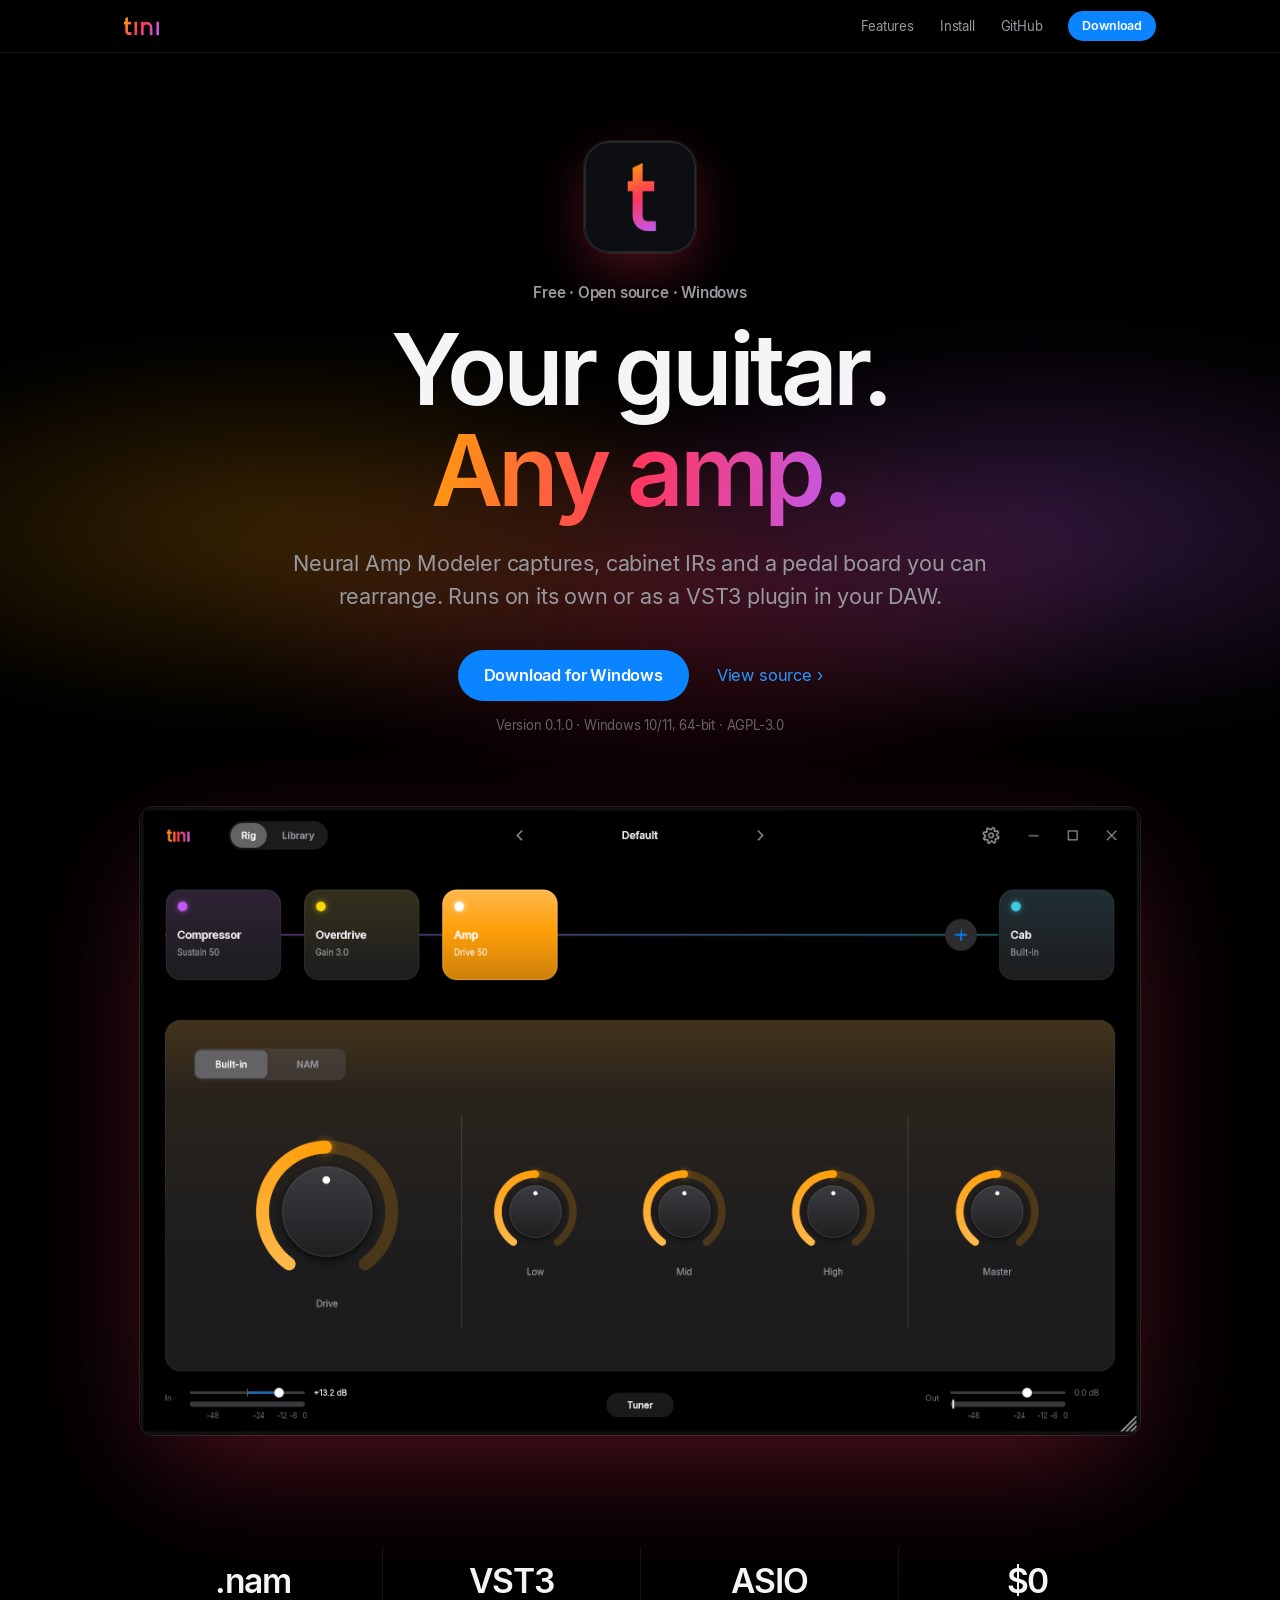
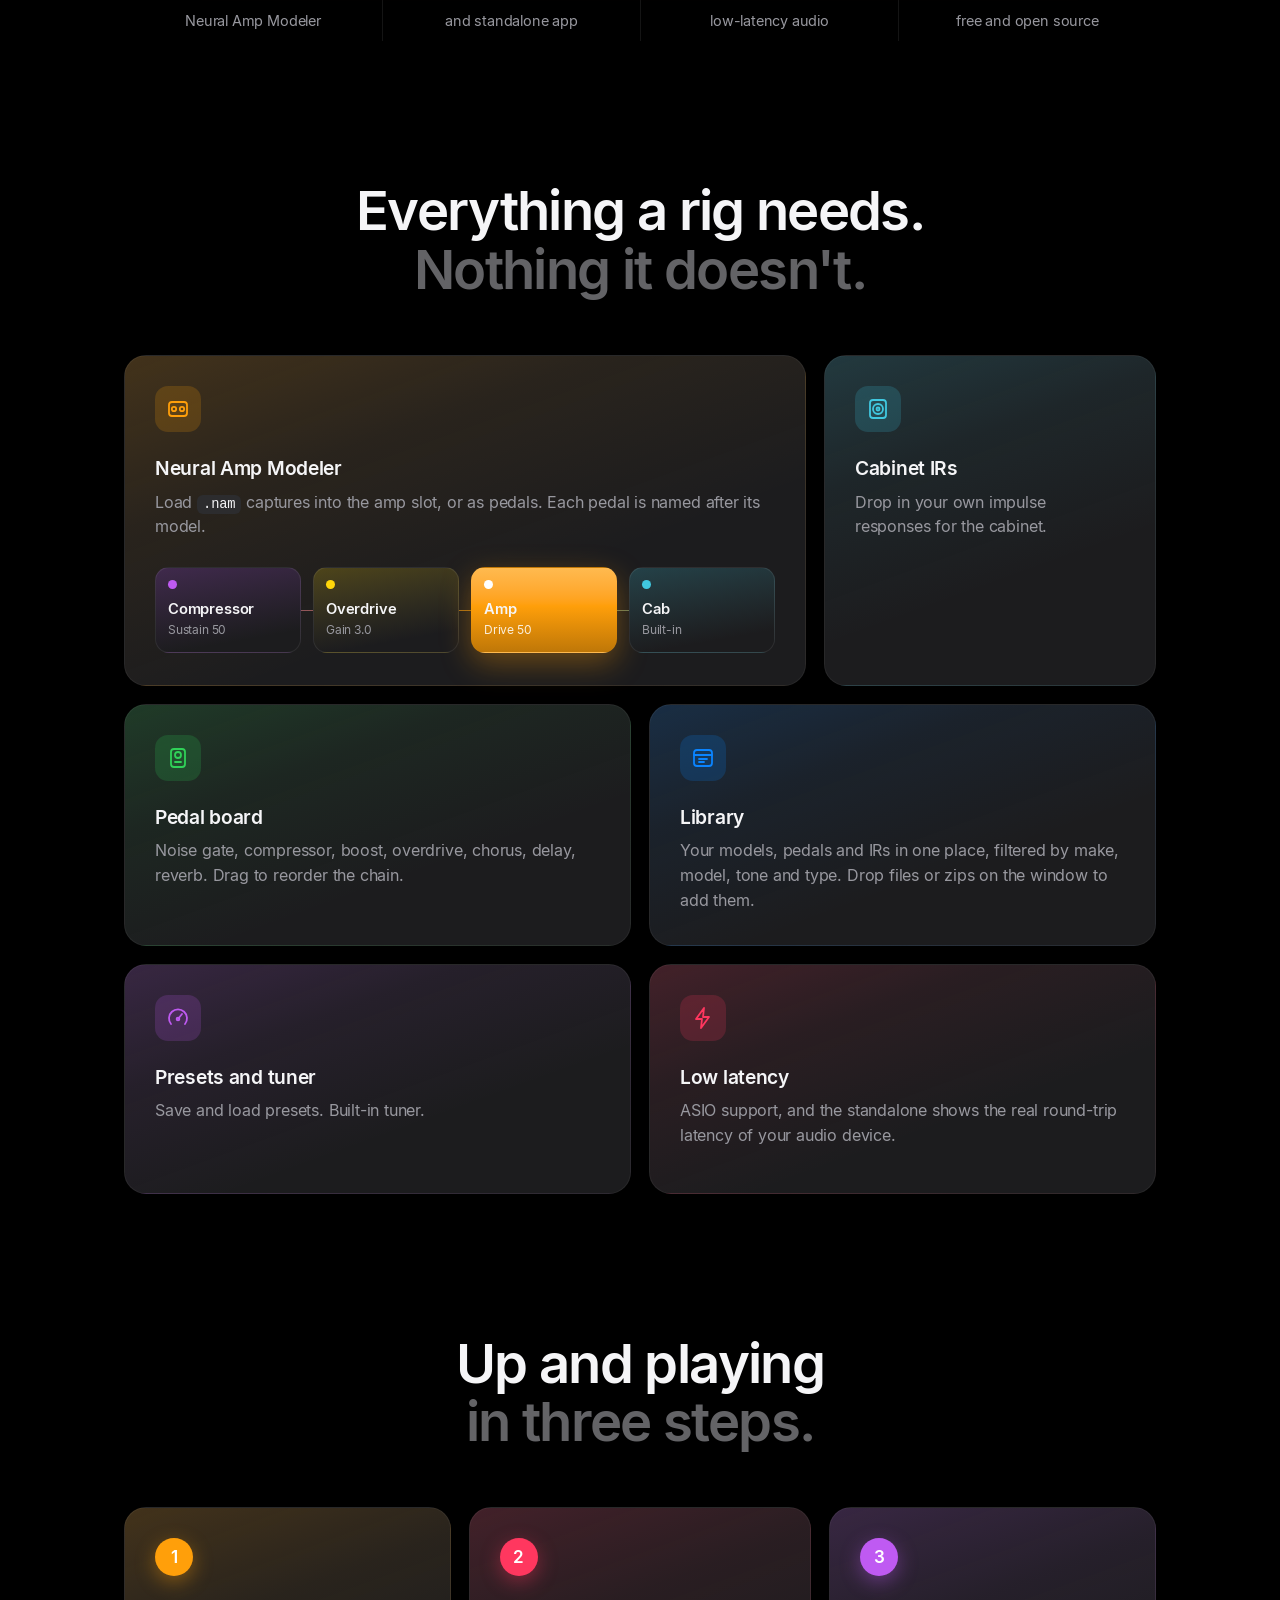
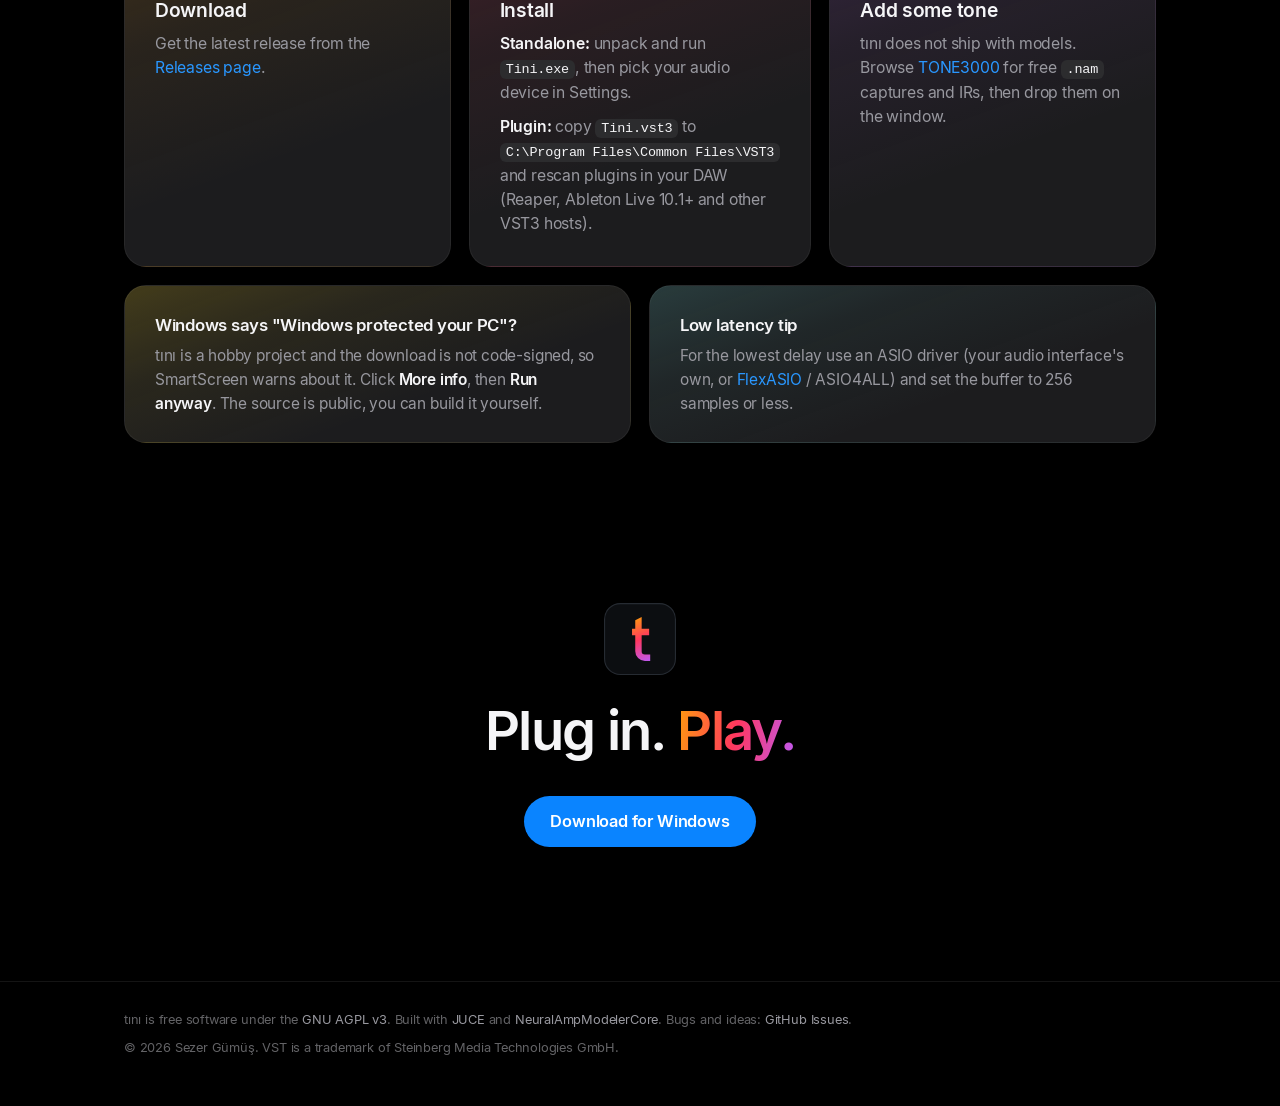
==== commit 8039dd3f: "feat(site): update one-page site" ====
--- a/site/index.html
+++ b/site/index.html
@@ -1,170 +1,291 @@
-<!DOCTYPE html>
+<!doctype html>
 <html lang="en">
-<head>
-  <meta charset="utf-8">
-  <meta name="viewport" content="width=device-width, initial-scale=1">
-  <title>tını - guitar amp simulator with Neural Amp Modeler support</title>
-  <meta name="description" content="Free, open-source guitar amp simulator for Windows. Standalone app and VST3 plugin with Neural Amp Modeler (.nam) support, cabinet IRs and a reorderable pedal chain.">
-  <meta name="theme-color" content="#000000">
-  <meta property="og:title" content="tını - a free guitar amp for your PC">
-  <meta property="og:description" content="Neural Amp Modeler captures, cabinet IRs and a pedal board you can rearrange. Standalone and VST3.">
-  <meta property="og:image" content="screenshots/main.png">
-  <link rel="icon" type="image/svg+xml" href="assets/favicon.svg">
-  <link rel="apple-touch-icon" href="assets/icon.png">
-  <link rel="preload" href="assets/fonts/Inter-SemiBold.ttf" as="font" type="font/ttf" crossorigin>
-  <link rel="stylesheet" href="style.css">
-</head>
-<body>
-
-<header class="nav">
-  <div class="nav-in">
-    <a class="brand" href="#top" aria-label="tını home">
-      <img src="assets/favicon.svg" alt="" width="26" height="26">
-      <img src="assets/wordmark.svg" alt="tını" height="18">
-    </a>
-    <nav>
-      <a href="#features">Features</a>
-      <a href="#install">Install</a>
-      <a href="https://github.com/Sezergumus/tini">GitHub</a>
-      <a class="pill small" href="https://github.com/Sezergumus/tini/releases/latest">Download</a>
-    </nav>
-  </div>
-</header>
-
-<main id="top">
-
-  <section class="hero">
-    <div class="glow" aria-hidden="true"></div>
-    <img class="app-icon rise" src="assets/icon.png" alt="" width="112" height="112">
-    <p class="eyebrow rise">Free &middot; Open source &middot; Windows</p>
-    <h1 class="rise">Your guitar.<br><span class="grad">Any amp.</span></h1>
-    <p class="lead rise">Neural Amp Modeler captures, cabinet IRs and a pedal board you can rearrange.
-       Runs on its own or as a VST3 plugin in your DAW.</p>
-    <p class="cta rise">
-      <a class="pill" href="https://github.com/Sezergumus/tini/releases/latest">Download for Windows</a>
-      <a class="link" href="https://github.com/Sezergumus/tini">View source <span aria-hidden="true">&rsaquo;</span></a>
-    </p>
-    <p class="fine rise">Version 0.1.0 &middot; Windows 10/11, 64-bit &middot; AGPL-3.0</p>
-
-    <figure class="window rise">
-      <img src="screenshots/main.png" alt="The tını window: a signal chain of Compressor, Overdrive, Amp and Cab, with the amp's Drive, Low, Mid, High and Master knobs" width="1122" height="704">
-    </figure>
-  </section>
-
-  <section class="strip" aria-label="At a glance">
-    <div><strong>.nam</strong><span>Neural Amp Modeler</span></div>
-    <div><strong>VST3</strong><span>and standalone app</span></div>
-    <div><strong>ASIO</strong><span>low-latency audio</span></div>
-    <div><strong>$0</strong><span>free and open source</span></div>
-  </section>
-
-  <section id="features" class="section">
-    <h2>Everything a rig needs.<br><span class="dim">Nothing it doesn't.</span></h2>
-
-    <div class="bento">
-
-      <article class="tile wide" style="--c:#ff9f0a">
-        <div class="tile-text">
-          <span class="ico"><svg viewBox="0 0 24 24"><rect x="3" y="5" width="18" height="14" rx="3"/><circle cx="8" cy="12" r="2.2"/><circle cx="16" cy="12" r="2.2"/></svg></span>
-          <h3>Neural Amp Modeler</h3>
-          <p>Load <code>.nam</code> captures into the amp slot, or as pedals. Each pedal is named after its model.</p>
+  <head>
+    <meta charset="utf-8" />
+    <meta name="viewport" content="width=device-width, initial-scale=1" />
+    <title>tını - guitar amp simulator with Neural Amp Modeler support</title>
+    <meta
+      name="description"
+      content="Free, open-source guitar amp simulator for Windows. Standalone app and VST3 plugin with Neural Amp Modeler (.nam) support, cabinet IRs and a reorderable pedal chain."
+    />
+    <meta name="theme-color" content="#000000" />
+    <meta property="og:title" content="tını - a free guitar amp for your PC" />
+    <meta
+      property="og:description"
+      content="Neural Amp Modeler captures, cabinet IRs and a pedal board you can rearrange. Standalone and VST3."
+    />
+    <meta property="og:image" content="screenshots/main.png" />
+    <link rel="icon" type="image/svg+xml" href="assets/favicon.svg" />
+    <link rel="apple-touch-icon" href="assets/icon.png" />
+    <link
+      rel="preload"
+      href="assets/fonts/Inter-SemiBold.ttf"
+      as="font"
+      type="font/ttf"
+      crossorigin
+    />
+    <link rel="stylesheet" href="style.css" />
+  </head>
+  <body>
+    <header class="nav">
+      <div class="nav-in">
+        <a class="brand" href="#top" aria-label="tını home">
+          <img src="assets/wordmark.svg" alt="tını" height="18" />
+        </a>
+        <nav>
+          <a href="#features">Features</a>
+          <a href="#install">Install</a>
+          <a href="https://github.com/Sezergumus/tini">GitHub</a>
+          <a
+            class="pill small"
+            href="https://github.com/Sezergumus/tini/releases/latest"
+            >Download</a
+          >
+        </nav>
+      </div>
+    </header>
+
+    <main id="top">
+      <section class="hero">
+        <div class="glow" aria-hidden="true"></div>
+        <img
+          class="app-icon rise"
+          src="assets/icon.png"
+          alt=""
+          width="112"
+          height="112"
+        />
+        <p class="eyebrow rise">Free &middot; Open source &middot; Windows</p>
+        <h1 class="rise">
+          Your guitar.<br /><span class="grad">Any amp.</span>
+        </h1>
+        <p class="lead rise">
+          Neural Amp Modeler captures, cabinet IRs and a pedal board you can
+          rearrange. Runs on its own or as a VST3 plugin in your DAW.
+        </p>
+        <p class="cta rise">
+          <a
+            class="pill"
+            href="https://github.com/Sezergumus/tini/releases/latest"
+            >Download for Windows</a
+          >
+          <a class="link" href="https://github.com/Sezergumus/tini"
+            >View source <span aria-hidden="true">&rsaquo;</span></a
+          >
+        </p>
+        <p class="fine rise">
+          Version 0.1.0 &middot; Windows 10/11, 64-bit &middot; AGPL-3.0
+        </p>
+
+        <figure class="window rise">
+          <img
+            src="screenshots/main.png"
+            alt="The tını window: a signal chain of Compressor, Overdrive, Amp and Cab, with the amp's Drive, Low, Mid, High and Master knobs"
+            width="1122"
+            height="704"
+          />
+        </figure>
+      </section>
+
+      <section class="strip" aria-label="At a glance">
+        <div><strong>.nam</strong><span>Neural Amp Modeler</span></div>
+        <div><strong>VST3</strong><span>and standalone app</span></div>
+        <div><strong>ASIO</strong><span>low-latency audio</span></div>
+        <div><strong>$0</strong><span>free and open source</span></div>
+      </section>
+
+      <section id="features" class="section">
+        <h2>
+          Everything a rig needs.<br /><span class="dim"
+            >Nothing it doesn't.</span
+          >
+        </h2>
+
+        <div class="bento">
+          <article class="tile wide" style="--c: #ff9f0a">
+            <div class="tile-text">
+              <span class="ico"
+                ><svg viewBox="0 0 24 24">
+                  <rect x="3" y="5" width="18" height="14" rx="3" />
+                  <circle cx="8" cy="12" r="2.2" />
+                  <circle cx="16" cy="12" r="2.2" /></svg
+              ></span>
+              <h3>Neural Amp Modeler</h3>
+              <p>
+                Load <code>.nam</code> captures into the amp slot, or as pedals.
+                Each pedal is named after its model.
+              </p>
+            </div>
+            <div class="chain" aria-hidden="true">
+              <span class="blk" style="--c: #bf5af2"
+                >Compressor<small>Sustain 50</small></span
+              >
+              <span class="blk" style="--c: #ffd60a"
+                >Overdrive<small>Gain 3.0</small></span
+              >
+              <span class="blk on" style="--c: #ff9f0a"
+                >Amp<small>Drive 50</small></span
+              >
+              <span class="blk" style="--c: #40c8e0"
+                >Cab<small>Built-in</small></span
+              >
+            </div>
+          </article>
+
+          <article class="tile" style="--c: #40c8e0">
+            <span class="ico"
+              ><svg viewBox="0 0 24 24">
+                <rect x="4" y="3" width="16" height="18" rx="3" />
+                <circle cx="12" cy="12" r="5" />
+                <circle cx="12" cy="12" r="1.5" /></svg
+            ></span>
+            <h3>Cabinet IRs</h3>
+            <p>Drop in your own impulse responses for the cabinet.</p>
+          </article>
+
+          <article class="tile" style="--c: #30d158">
+            <span class="ico"
+              ><svg viewBox="0 0 24 24">
+                <rect x="5" y="3" width="14" height="18" rx="3" />
+                <circle cx="12" cy="9" r="3" />
+                <path d="M9 16h6" /></svg
+            ></span>
+            <h3>Pedal board</h3>
+            <p>
+              Noise gate, compressor, boost, overdrive, chorus, delay, reverb.
+              Drag to reorder the chain.
+            </p>
+          </article>
+
+          <article class="tile" style="--c: #0a84ff">
+            <span class="ico"
+              ><svg viewBox="0 0 24 24">
+                <rect x="3" y="4" width="18" height="16" rx="3" />
+                <path d="M3 9h18M8 13h8M8 16h5" /></svg
+            ></span>
+            <h3>Library</h3>
+            <p>
+              Your models, pedals and IRs in one place, filtered by make, model,
+              tone and type. Drop files or zips on the window to add them.
+            </p>
+          </article>
+
+          <article class="tile" style="--c: #bf5af2">
+            <span class="ico"
+              ><svg viewBox="0 0 24 24">
+                <path d="M5 18 A9 9 0 1 1 19 18" />
+                <path d="M12 13 L16 8" />
+                <circle cx="12" cy="13" r="1.4" /></svg
+            ></span>
+            <h3>Presets and tuner</h3>
+            <p>Save and load presets. Built-in tuner.</p>
+          </article>
+
+          <article class="tile" style="--c: #ff375f">
+            <span class="ico"
+              ><svg viewBox="0 0 24 24">
+                <path d="M13 2 L5 13h6l-1 9 8-11h-6z" /></svg
+            ></span>
+            <h3>Low latency</h3>
+            <p>
+              ASIO support, and the standalone shows the real round-trip latency
+              of your audio device.
+            </p>
+          </article>
         </div>
-        <div class="chain" aria-hidden="true">
-          <span class="blk" style="--c:#bf5af2">Compressor<small>Sustain 50</small></span>
-          <span class="blk" style="--c:#ffd60a">Overdrive<small>Gain 3.0</small></span>
-          <span class="blk on" style="--c:#ff9f0a">Amp<small>Drive 50</small></span>
-          <span class="blk" style="--c:#40c8e0">Cab<small>Built-in</small></span>
+      </section>
+
+      <section id="install" class="section">
+        <h2>Up and playing<br /><span class="dim">in three steps.</span></h2>
+
+        <ol class="steps">
+          <li>
+            <span class="num">1</span>
+            <h3>Download</h3>
+            <p>
+              Get the latest release from the
+              <a href="https://github.com/Sezergumus/tini/releases/latest"
+                >Releases page</a
+              >.
+            </p>
+          </li>
+          <li>
+            <span class="num">2</span>
+            <h3>Install</h3>
+            <p>
+              <strong>Standalone:</strong> unpack and run <code>Tini.exe</code>,
+              then pick your audio device in Settings.
+            </p>
+            <p>
+              <strong>Plugin:</strong> copy <code>Tini.vst3</code> to
+              <code>C:\Program&nbsp;Files\Common&nbsp;Files\VST3</code> and
+              rescan plugins in your DAW (Reaper, Ableton Live 10.1+ and other
+              VST3 hosts).
+            </p>
+          </li>
+          <li>
+            <span class="num">3</span>
+            <h3>Add some tone</h3>
+            <p>
+              tını does not ship with models. Browse
+              <a href="https://www.tone3000.com">TONE3000</a> for free
+              <code>.nam</code> captures and IRs, then drop them on the window.
+            </p>
+          </li>
+        </ol>
+
+        <div class="notes">
+          <div class="note" style="--c: #ffd60a">
+            <h3>Windows says "Windows protected your PC"?</h3>
+            <p>
+              tını is a hobby project and the download is not code-signed, so
+              SmartScreen warns about it. Click <strong>More info</strong>, then
+              <strong>Run anyway</strong>. The source is public, you can build
+              it yourself.
+            </p>
+          </div>
+          <div class="note" style="--c: #66d4cf">
+            <h3>Low latency tip</h3>
+            <p>
+              For the lowest delay use an ASIO driver (your audio interface's
+              own, or
+              <a href="https://github.com/dechamps/FlexASIO">FlexASIO</a> /
+              ASIO4ALL) and set the buffer to 256 samples or less.
+            </p>
+          </div>
         </div>
-      </article>
-
-      <article class="tile" style="--c:#40c8e0">
-        <span class="ico"><svg viewBox="0 0 24 24"><rect x="4" y="3" width="16" height="18" rx="3"/><circle cx="12" cy="12" r="5"/><circle cx="12" cy="12" r="1.5"/></svg></span>
-        <h3>Cabinet IRs</h3>
-        <p>Drop in your own impulse responses for the cabinet.</p>
-      </article>
-
-      <article class="tile" style="--c:#30d158">
-        <span class="ico"><svg viewBox="0 0 24 24"><rect x="5" y="3" width="14" height="18" rx="3"/><circle cx="12" cy="9" r="3"/><path d="M9 16h6"/></svg></span>
-        <h3>Pedal board</h3>
-        <p>Noise gate, compressor, boost, overdrive, chorus, delay, reverb. Drag to reorder the chain.</p>
-      </article>
-
-      <article class="tile" style="--c:#0a84ff">
-        <span class="ico"><svg viewBox="0 0 24 24"><rect x="3" y="4" width="18" height="16" rx="3"/><path d="M3 9h18M8 13h8M8 16h5"/></svg></span>
-        <h3>Library</h3>
-        <p>Your models, pedals and IRs in one place, filtered by make, model, tone and type. Drop files or zips on the window to add them.</p>
-      </article>
-
-      <article class="tile" style="--c:#bf5af2">
-        <span class="ico"><svg viewBox="0 0 24 24"><path d="M5 18 A9 9 0 1 1 19 18"/><path d="M12 13 L16 8"/><circle cx="12" cy="13" r="1.4"/></svg></span>
-        <h3>Presets and tuner</h3>
-        <p>Save and load presets. Built-in tuner.</p>
-      </article>
-
-      <article class="tile" style="--c:#ff375f">
-        <span class="ico"><svg viewBox="0 0 24 24"><path d="M13 2 L5 13h6l-1 9 8-11h-6z"/></svg></span>
-        <h3>Low latency</h3>
-        <p>ASIO support, and the standalone shows the real round-trip latency of your audio device.</p>
-      </article>
-
-    </div>
-  </section>
-
-  <section id="install" class="section">
-    <h2>Up and playing<br><span class="dim">in three steps.</span></h2>
-
-    <ol class="steps">
-      <li>
-        <span class="num">1</span>
-        <h3>Download</h3>
-        <p>Get the latest release from the <a href="https://github.com/Sezergumus/tini/releases/latest">Releases page</a>.</p>
-      </li>
-      <li>
-        <span class="num">2</span>
-        <h3>Install</h3>
-        <p><strong>Standalone:</strong> unpack and run <code>Tini.exe</code>, then pick your audio device in Settings.</p>
-        <p><strong>Plugin:</strong> copy <code>Tini.vst3</code> to <code>C:\Program&nbsp;Files\Common&nbsp;Files\VST3</code> and rescan plugins in your DAW (Reaper, Ableton Live 10.1+ and other VST3 hosts).</p>
-      </li>
-      <li>
-        <span class="num">3</span>
-        <h3>Add some tone</h3>
-        <p>tını does not ship with models. Browse <a href="https://www.tone3000.com">TONE3000</a> for free <code>.nam</code> captures and IRs, then drop them on the window.</p>
-      </li>
-    </ol>
-
-    <div class="notes">
-      <div class="note" style="--c:#ffd60a">
-        <h3>Windows says "Windows protected your PC"?</h3>
-        <p>tını is a hobby project and the download is not code-signed, so SmartScreen warns about it.
-           Click <strong>More info</strong>, then <strong>Run anyway</strong>. The source is public, you can build it yourself.</p>
+      </section>
+
+      <section class="final">
+        <img src="assets/favicon.svg" alt="" width="72" height="72" />
+        <h2>Plug in. <span class="grad">Play.</span></h2>
+        <p class="cta">
+          <a
+            class="pill"
+            href="https://github.com/Sezergumus/tini/releases/latest"
+            >Download for Windows</a
+          >
+        </p>
+      </section>
+    </main>
+
+    <footer>
+      <div class="foot-in">
+        <p>
+          tını is free software under the
+          <a href="https://github.com/Sezergumus/tini/blob/main/LICENSE"
+            >GNU AGPL v3</a
+          >. Built with <a href="https://juce.com">JUCE</a> and
+          <a href="https://github.com/sdatkinson/NeuralAmpModelerCore"
+            >NeuralAmpModelerCore</a
+          >. Bugs and ideas:
+          <a href="https://github.com/Sezergumus/tini/issues">GitHub Issues</a>.
+        </p>
+        <p>
+          &copy; 2026 Sezer Gümüş. VST is a trademark of Steinberg Media
+          Technologies GmbH.
+        </p>
       </div>
-      <div class="note" style="--c:#66d4cf">
-        <h3>Low latency tip</h3>
-        <p>For the lowest delay use an ASIO driver (your audio interface's own, or
-           <a href="https://github.com/dechamps/FlexASIO">FlexASIO</a> / ASIO4ALL) and set the buffer to 256 samples or less.</p>
-      </div>
-    </div>
-  </section>
-
-  <section class="final">
-    <img src="assets/favicon.svg" alt="" width="72" height="72">
-    <h2>Plug in. <span class="grad">Play.</span></h2>
-    <p class="cta">
-      <a class="pill" href="https://github.com/Sezergumus/tini/releases/latest">Download for Windows</a>
-    </p>
-  </section>
-
-</main>
-
-<footer>
-  <div class="foot-in">
-    <p>tını is free software under the <a href="https://github.com/Sezergumus/tini/blob/main/LICENSE">GNU AGPL v3</a>.
-       Built with <a href="https://juce.com">JUCE</a> and
-       <a href="https://github.com/sdatkinson/NeuralAmpModelerCore">NeuralAmpModelerCore</a>.
-       Bugs and ideas: <a href="https://github.com/Sezergumus/tini/issues">GitHub Issues</a>.</p>
-    <p>&copy; 2026 Sezer Gümüş. VST is a trademark of Steinberg Media Technologies GmbH.</p>
-  </div>
-</footer>
-
-</body>
+    </footer>
+  </body>
 </html>
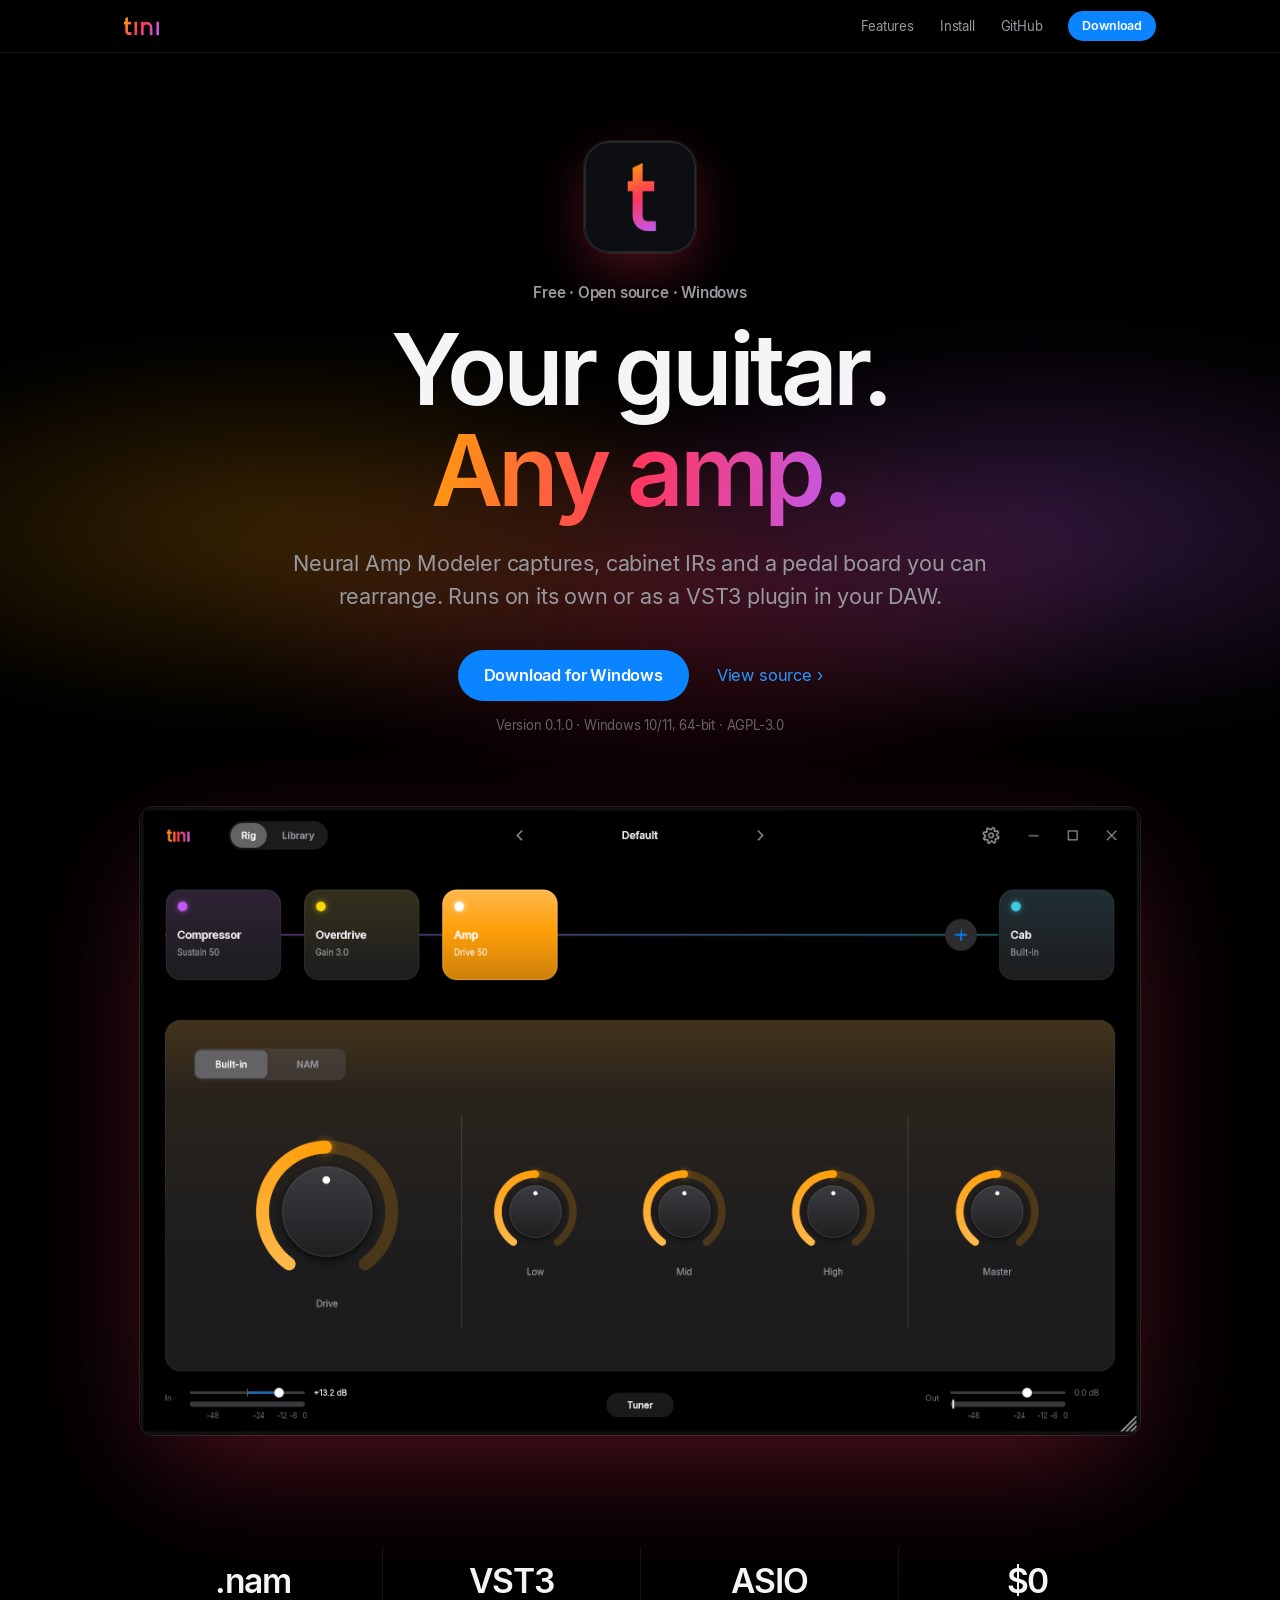
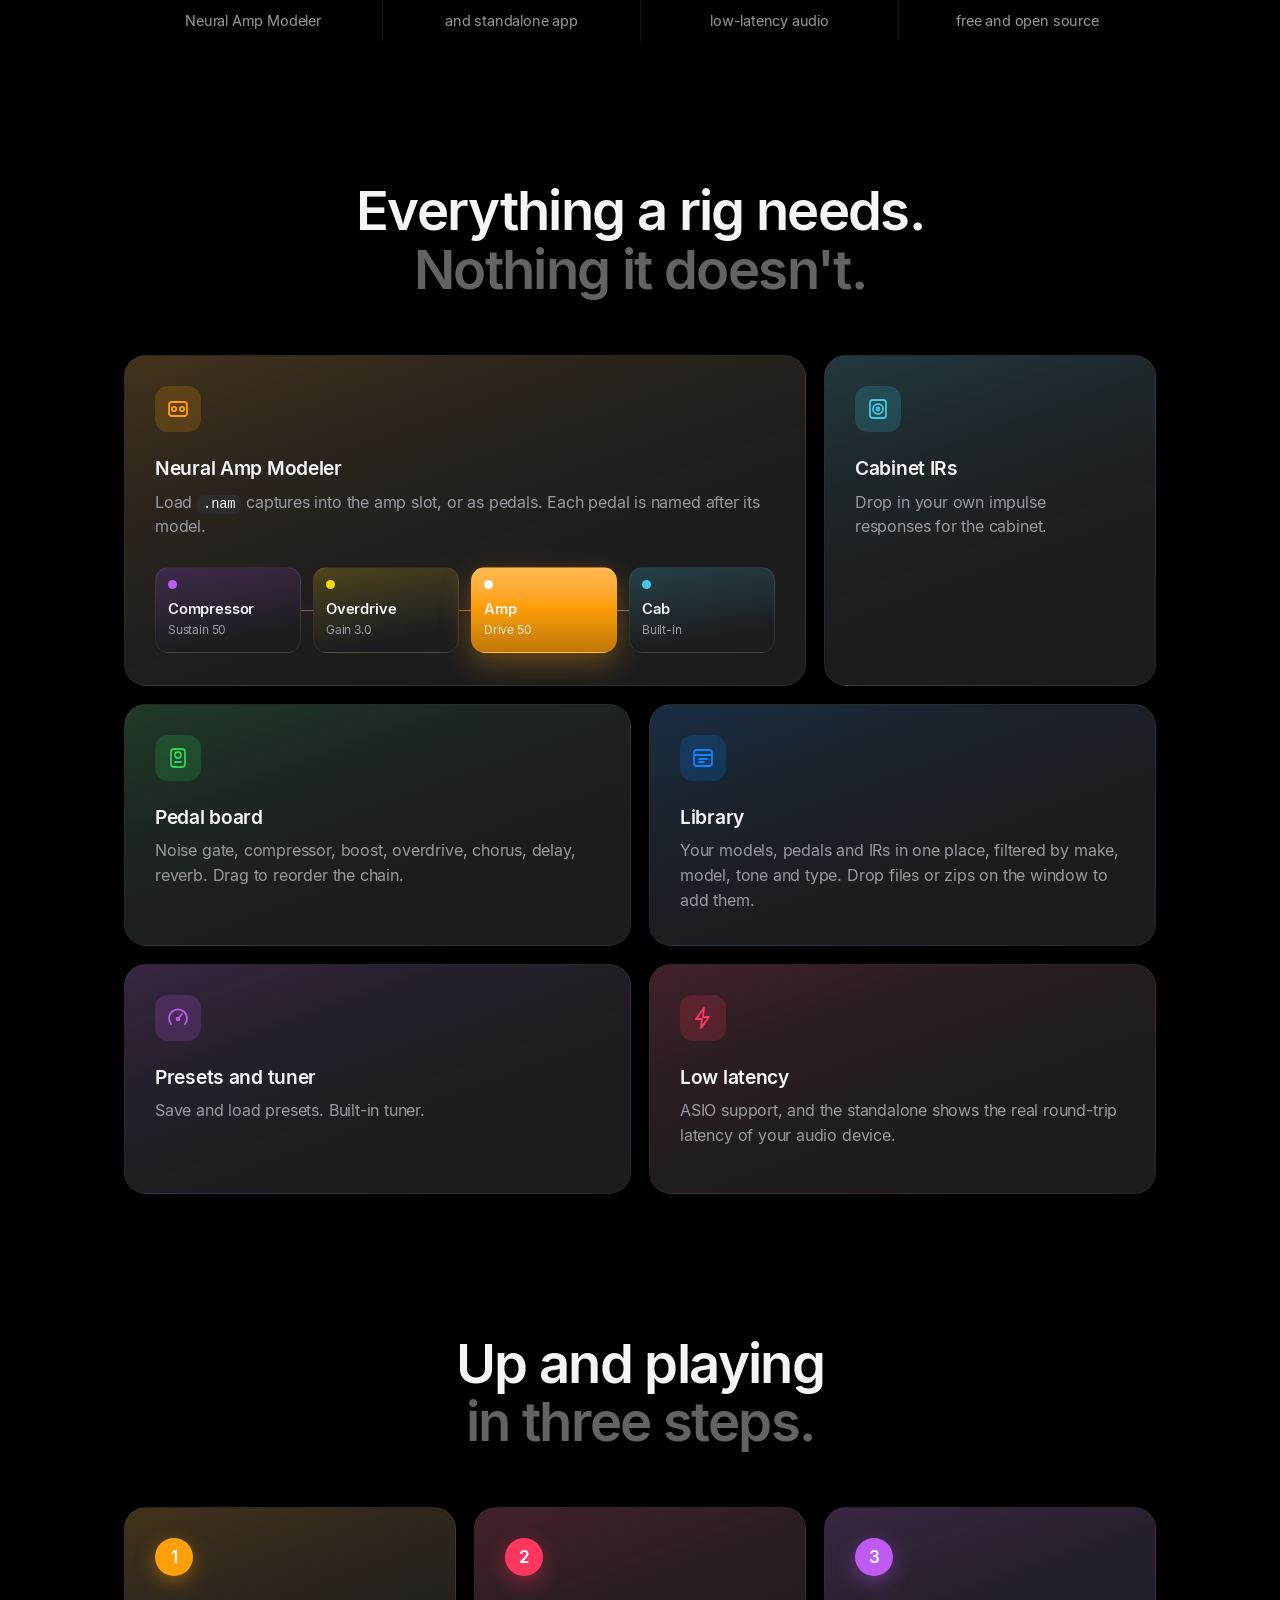
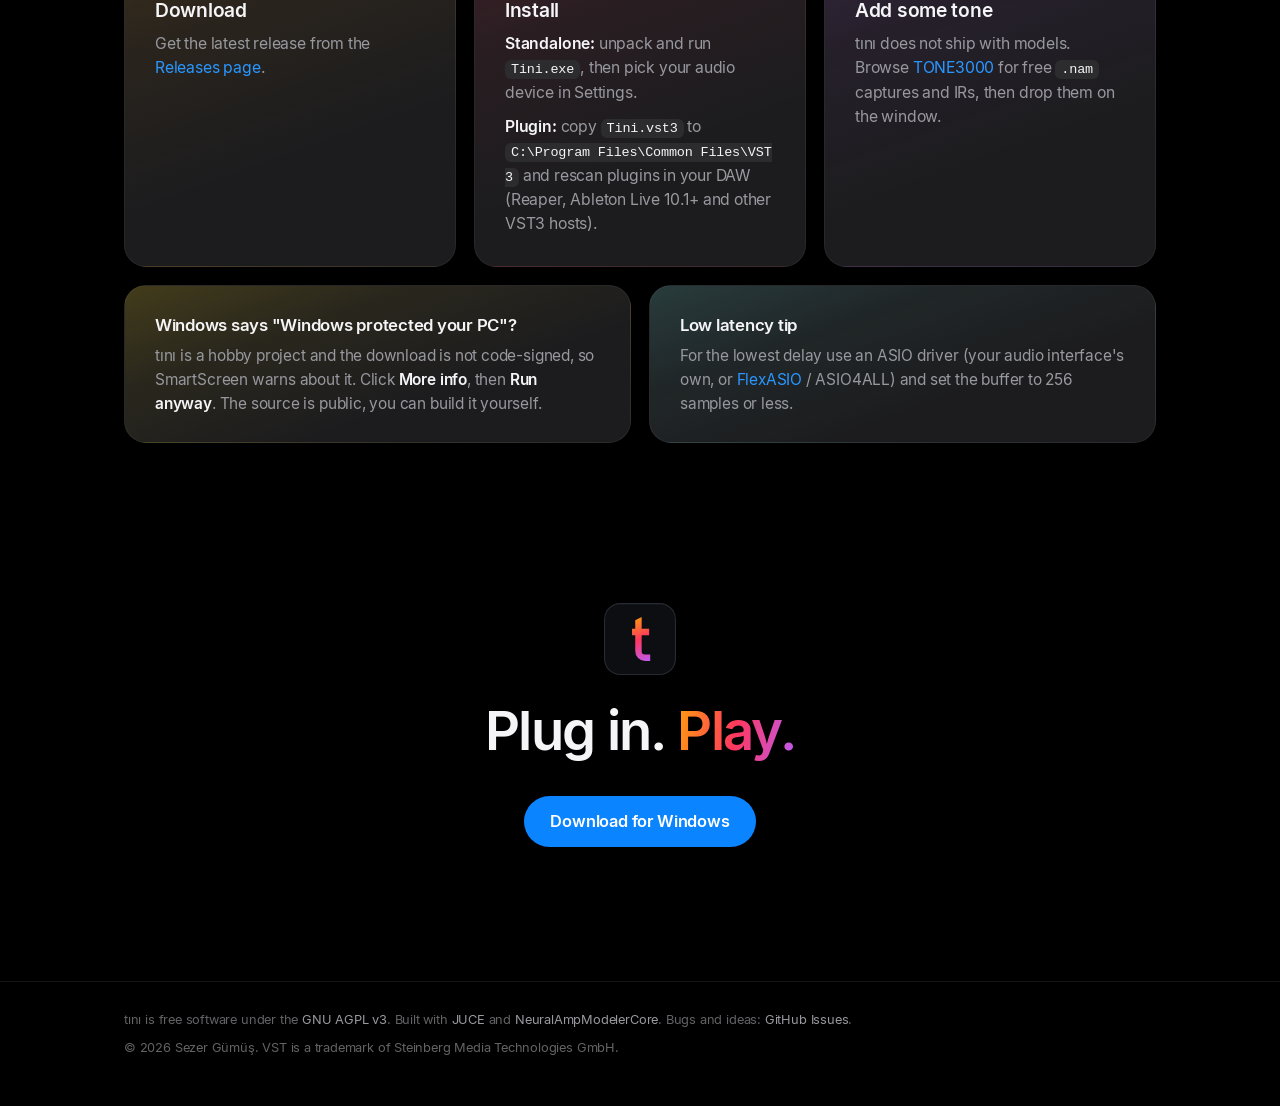
==== commit a9b6e73b: "fix(site): no horizontal overflow on phones (clip hero glow, shrink grid items, wrap long paths); ad" ====
--- a/site/index.html
+++ b/site/index.html
@@ -9,12 +9,36 @@
       content="Free, open-source guitar amp simulator for Windows. Standalone app and VST3 plugin with Neural Amp Modeler (.nam) support, cabinet IRs and a reorderable pedal chain."
     />
     <meta name="theme-color" content="#000000" />
+    <link rel="canonical" href="https://sezergumus.github.io/tini/" />
+    <meta property="og:type" content="website" />
+    <meta property="og:site_name" content="tını" />
+    <meta property="og:url" content="https://sezergumus.github.io/tini/" />
     <meta property="og:title" content="tını - a free guitar amp for your PC" />
     <meta
       property="og:description"
       content="Neural Amp Modeler captures, cabinet IRs and a pedal board you can rearrange. Standalone and VST3."
     />
-    <meta property="og:image" content="screenshots/main.png" />
+    <meta
+      property="og:image"
+      content="https://sezergumus.github.io/tini/assets/og-banner.png"
+    />
+    <meta property="og:image:type" content="image/png" />
+    <meta property="og:image:width" content="1200" />
+    <meta property="og:image:height" content="630" />
+    <meta
+      property="og:image:alt"
+      content="tını: Your guitar. Any amp. A free amp simulator with Neural Amp Modeler support."
+    />
+    <meta name="twitter:card" content="summary_large_image" />
+    <meta name="twitter:title" content="tını - a free guitar amp for your PC" />
+    <meta
+      name="twitter:description"
+      content="Neural Amp Modeler captures, cabinet IRs and a pedal board you can rearrange. Standalone and VST3."
+    />
+    <meta
+      name="twitter:image"
+      content="https://sezergumus.github.io/tini/assets/og-banner.png"
+    />
     <link rel="icon" type="image/svg+xml" href="assets/favicon.svg" />
     <link rel="apple-touch-icon" href="assets/icon.png" />
     <link
--- a/site/style.css
+++ b/site/style.css
@@ -21,7 +21,8 @@
 }
 
 * { box-sizing: border-box; }
-html { scroll-behavior: smooth; scroll-padding-top: 64px; }
+html { scroll-behavior: smooth; scroll-padding-top: 64px; overflow-x: clip; }
+main { overflow-x: clip; } /* the hero glow bleeds past the viewport; mobile browsers ignore overflow on body */
 
 body {
   margin: 0;
@@ -30,7 +31,7 @@
   font: 17px/1.55 Inter, -apple-system, BlinkMacSystemFont, "Segoe UI Variable", "Segoe UI", system-ui, sans-serif;
   letter-spacing: -0.011em;
   -webkit-font-smoothing: antialiased;
-  overflow-x: hidden;
+  overflow-x: clip;
 }
 
 a { color: #2997ff; text-decoration: none; }
@@ -42,6 +43,7 @@
   border-radius: 6px;
   padding: 2px 6px;
   color: var(--text);
+  overflow-wrap: anywhere;
 }
 
 h1, h2, h3 { font-weight: 600; margin: 0; }
@@ -163,6 +165,7 @@
   border-radius: 22px;
 }
 
+.bento > *, .steps > *, .notes > * { min-width: 0; }
 .bento { display: grid; grid-template-columns: repeat(6, 1fr); gap: 18px; }
 .tile { grid-column: span 3; padding: 30px 30px 32px; min-height: 230px; transition: transform 0.3s, border-color 0.3s; }
 .tile:hover { transform: translateY(-3px); border-color: color-mix(in srgb, var(--c) 35%, transparent); }
@@ -282,4 +285,10 @@
   .chain::before { display: none; }
   .blk { flex: 1 1 40%; }
   .hero { padding-top: 56px; }
-}
+  .section { padding-left: 16px; padding-right: 16px; }
+  .tile, .steps li, .note { padding: 24px; border-radius: 20px; }
+  .strip { padding: 0 16px; }
+  .window { margin-top: 48px; }
+  .final { padding: 110px 16px 90px; }
+  h2 { margin-bottom: 40px; }
+}
